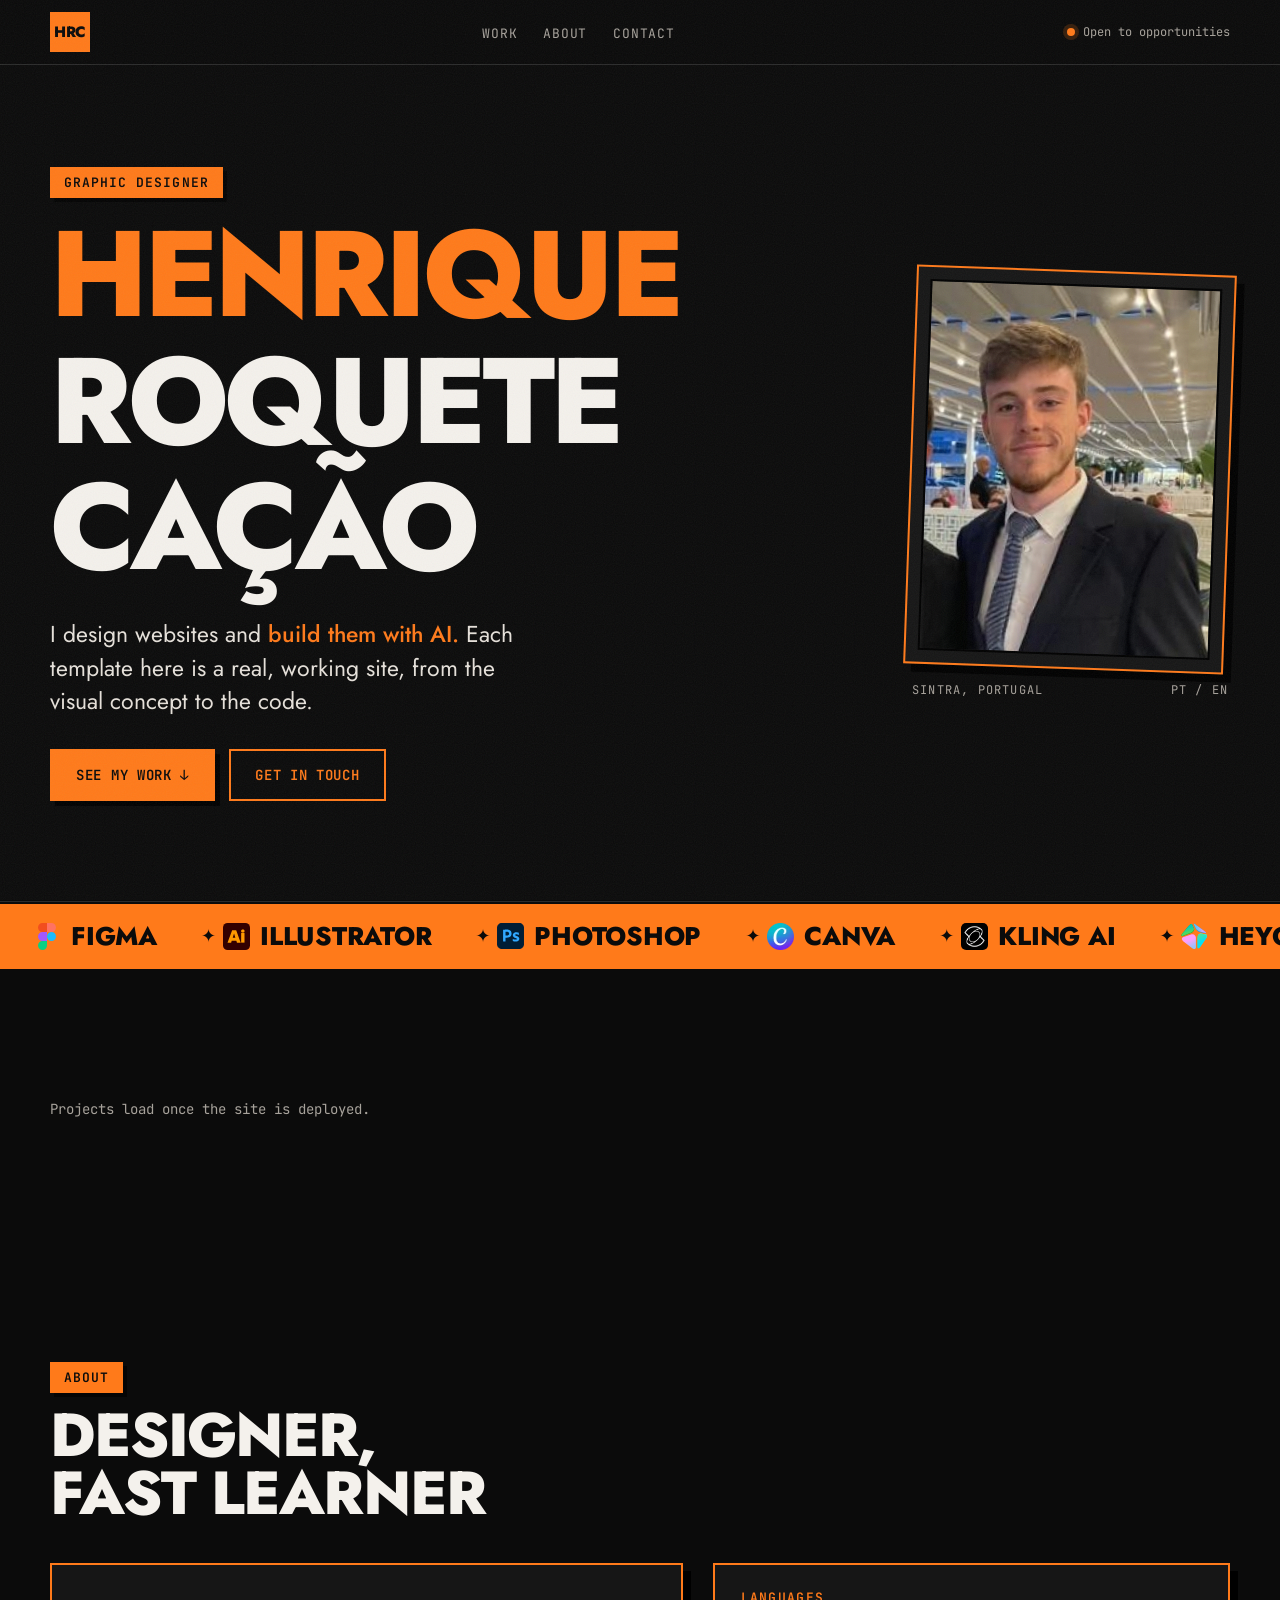
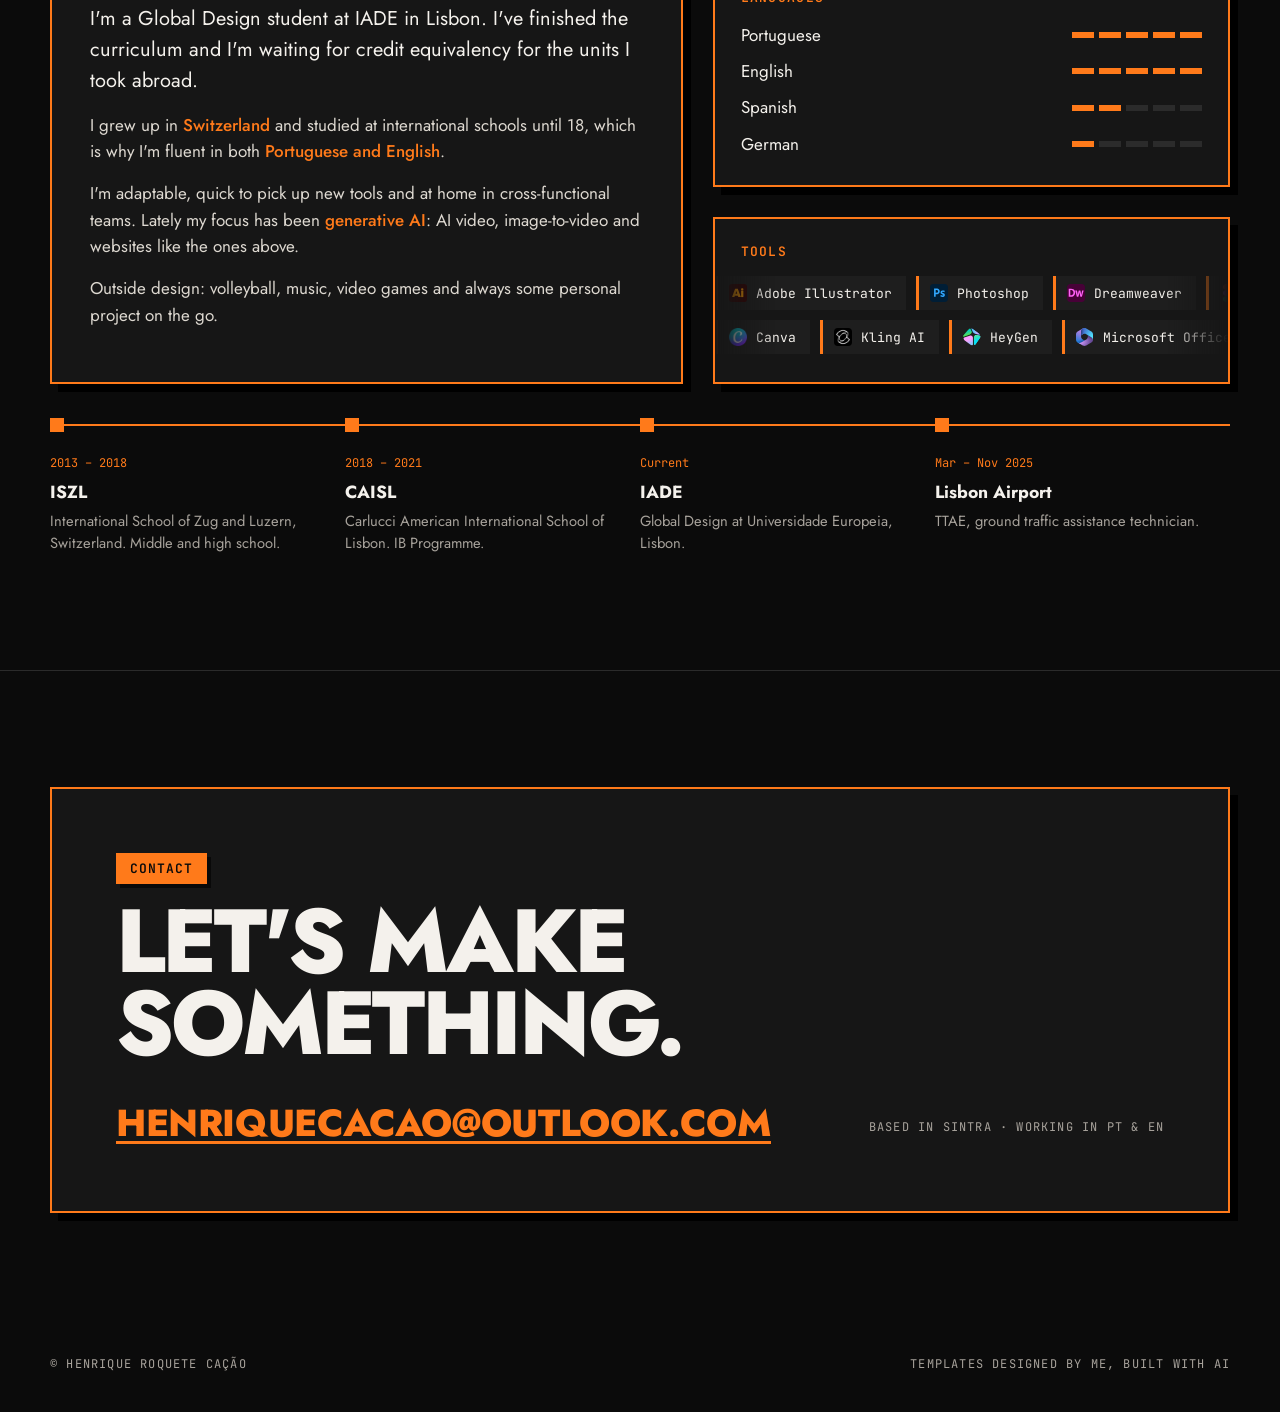
==== _gallery/index.html @ 665d78bc "CAISL Art Exhibition" ====
<!DOCTYPE html>
<html lang="en">
<head>
  <meta charset="UTF-8" />
  <meta name="viewport" content="width=device-width, initial-scale=1" />
  <title>Henrique Roquete Cação — Website templates built with AI</title>
  <meta name="description" content="Henrique Roquete Cação, a Global Design student at IADE in Lisbon, designs website templates and builds them with AI tools." />
  <meta name="theme-color" content="#0B0B0B" />
  <!-- tab icon: the HRC monogram from the menu bar -->
  <link rel="icon" href="favicon.ico" sizes="any" />
  <link rel="icon" href="favicon-32.png" type="image/png" sizes="32x32" />
  <link rel="icon" href="favicon-512.png" type="image/png" sizes="512x512" />
  <link rel="apple-touch-icon" href="apple-touch-icon.png" />
  <meta property="og:title" content="Henrique Roquete Cação — Website templates" />
  <meta property="og:description" content="Website templates designed by Henrique Roquete Cação and built with AI." />

  <!-- Type: Jost (geometric, a nod to the Century Gothic look of my CV) + JetBrains Mono for labels -->
  <link rel="preconnect" href="https://fonts.googleapis.com" />
  <link rel="preconnect" href="https://fonts.gstatic.com" crossorigin />
  <link href="https://fonts.googleapis.com/css2?family=Jost:wght@400;500;700;800&family=JetBrains+Mono:wght@400;600&display=swap" rel="stylesheet" />

  <style>
    /* =====================================================
       Black + orange, borrowed from the portfolio page of my CV:
       dark panels, orange label tabs, offset orange frames.
       ===================================================== */
    :root {
      --black: #0B0B0B;
      --panel: #161616;
      --panel-2: #1E1E1E;
      --line: #2B2B2B;
      --orange: #FF7A1A;
      --orange-soft: #F7923A;
      --ink: #F4F1EC;
      --muted: #A7A29B;
      --f-sans: "Jost", "Century Gothic", "Futura", system-ui, sans-serif;
      --f-mono: "JetBrains Mono", ui-monospace, Consolas, monospace;
      --wrap: 1180px;
    }
    *, *::before, *::after { box-sizing: border-box; }
    html { scroll-behavior: smooth; }
    body { margin: 0; background: var(--black); color: var(--ink); font: 17px/1.55 var(--f-sans); overflow-x: hidden; }
    /* subtle print grain */
    body::after {
      content: ""; position: fixed; inset: 0; pointer-events: none; z-index: 50; opacity: .06;
      background-image: url("data:image/svg+xml,%3Csvg xmlns='http://www.w3.org/2000/svg' width='160' height='160'%3E%3Cfilter id='n'%3E%3CfeTurbulence type='fractalNoise' baseFrequency='.9' numOctaves='2'/%3E%3C/filter%3E%3Crect width='100%25' height='100%25' filter='url(%23n)'/%3E%3C/svg%3E");
    }
    a { color: inherit; }
    img { display: block; max-width: 100%; }
    .wrap { width: min(100% - 32px, var(--wrap)); margin-inline: auto; }
    ::selection { background: var(--orange); color: var(--black); }
    :focus-visible { outline: 2px solid var(--orange); outline-offset: 3px; }

    /* ---------- shared pieces ---------- */
    .tab {            /* orange label tab, straight from the CV */
      display: inline-block; background: var(--orange); color: var(--black);
      font: 600 13px/1 var(--f-mono); letter-spacing: .08em; text-transform: uppercase;
      padding: 9px 14px; box-shadow: 4px 4px 0 rgba(0,0,0,.6);
    }
    .frame {          /* panel with an offset orange outline */
      position: relative; background: var(--panel); border: 2px solid var(--orange);
      box-shadow: 8px 8px 0 #000;
    }
    .label { font: 12px var(--f-mono); letter-spacing: .1em; text-transform: uppercase; color: var(--muted); }

    /* ---------- nav ---------- */
    .nav { position: sticky; top: 0; z-index: 20; background: rgba(11,11,11,.85); backdrop-filter: blur(10px); border-bottom: 1px solid var(--line); }
    .nav .wrap { display: flex; align-items: center; justify-content: space-between; gap: 16px; height: 64px; }
    .mono { display: grid; place-items: center; width: 40px; height: 40px; background: var(--orange); color: var(--black); font: 800 15px var(--f-sans); text-decoration: none; letter-spacing: -.02em; }
    .nav ul { display: flex; gap: 26px; list-style: none; margin: 0; padding: 0; }
    .nav ul a { text-decoration: none; font: 13px var(--f-mono); letter-spacing: .06em; text-transform: uppercase; color: var(--muted); transition: color .2s; }
    .nav ul a:hover { color: var(--orange); }
    .status { display: inline-flex; align-items: center; gap: 8px; font: 12px var(--f-mono); color: var(--muted); }
    .status i { width: 8px; height: 8px; border-radius: 50%; background: var(--orange); box-shadow: 0 0 0 4px rgba(255,122,26,.18); animation: pulse 2s infinite; }
    @keyframes pulse { 50% { box-shadow: 0 0 0 8px rgba(255,122,26,0); } }

    /* ---------- hero ---------- */
    .hero { padding: clamp(48px, 8vw, 110px) 0 clamp(56px, 8vw, 100px); border-bottom: 1px solid var(--line); }
    .hero .wrap { display: grid; grid-template-columns: 1.35fr .65fr; gap: clamp(28px, 5vw, 70px); align-items: center; }
    .hero h1 { margin: 22px 0 26px; font-weight: 800; text-transform: uppercase; line-height: .9; letter-spacing: -.035em; font-size: clamp(3.2rem, 9.5vw, 8.4rem); padding-bottom: .08em; }
    .hero h1 span { display: block; }
    /* even rhythm: every line gets the same room, enough for the tilde on Ã and the Ç cedilla */
    .hero h1 span + span { margin-top: .14em; }
    .hero h1 .o { color: var(--orange); }
    .lead { font-size: clamp(1.15rem, 1.8vw, 1.45rem); line-height: 1.45; max-width: 34ch; margin: 0 0 30px; color: #E6E1DA; }
    .lead b { color: var(--orange); font-weight: 500; }
    .ctas { display: flex; flex-wrap: wrap; gap: 14px; }
    .btn { display: inline-flex; align-items: center; gap: 10px; padding: 15px 24px; text-decoration: none; font: 600 14px var(--f-mono); letter-spacing: .05em; text-transform: uppercase; border: 2px solid var(--orange); transition: transform .2s, box-shadow .2s, background .2s, color .2s; }
    .btn--fill { background: var(--orange); color: var(--black); box-shadow: 5px 5px 0 #000; }
    .btn--fill:hover { transform: translate(-2px, -2px); box-shadow: 7px 7px 0 #000; }
    .btn--line { color: var(--orange); }
    .btn--line:hover { background: var(--orange); color: var(--black); }

    /* portrait: original colours inside the black + orange frame */
    .portrait { margin: 0; justify-self: end; width: min(100%, 320px); }
    .portrait .frame { padding: 12px; transform: rotate(2deg); transition: transform .4s; }
    .portrait:hover .frame { transform: rotate(0deg); }
    .duo { position: relative; aspect-ratio: 232 / 295; background: #000; overflow: hidden; border: 2px solid #000; }
    .duo img { width: 100%; height: 100%; object-fit: cover; transition: transform .6s; }
    .portrait:hover .duo img { transform: scale(1.04); }
    .portrait figcaption { display: flex; justify-content: space-between; margin-top: 12px; padding: 0 2px; }

    /* ---------- marquee of tools ---------- */
    .ticker { background: var(--orange); color: var(--black); overflow: hidden; white-space: nowrap; border-block: 2px solid var(--black); }
    .ticker div { display: inline-flex; gap: 34px; padding: 14px 0 14px 34px; animation: slide 30s linear infinite; font: 800 clamp(1.1rem, 2.4vw, 1.6rem) var(--f-sans); text-transform: uppercase; letter-spacing: -.01em; }
    .ticker span { display: inline-flex; align-items: center; gap: .4em; }
    .ticker span::after { content: "✦"; margin-left: 34px; font-size: .7em; }
    /* logo before each skill: brand marks in their own colours, generic skills as black line icons */
    .ticker img { height: 1.05em; width: 1.05em; object-fit: contain; flex: none; }
    .ticker img.tile { border-radius: .2em; }
    @keyframes slide { to { transform: translateX(-50%); } }

    /* ---------- sections ---------- */
    section { padding: clamp(64px, 9vw, 120px) 0; }
    .sec-head { display: flex; flex-wrap: wrap; align-items: flex-end; justify-content: space-between; gap: 18px; margin-bottom: 40px; }
    .sec-head h2 { margin: 14px 0 0; font-weight: 800; font-size: clamp(2.2rem, 5vw, 3.8rem); line-height: .95; letter-spacing: -.03em; text-transform: uppercase; }
    .sec-head p { margin: 0; color: var(--muted); max-width: 42ch; }

    /* work grid (rendered from templates.json, grouped by section) */
    .group + .group { margin-top: clamp(64px, 8vw, 110px); }
    .grid { display: grid; grid-template-columns: repeat(auto-fill, minmax(340px, 1fr)); gap: 30px; }
    .card { display: flex; flex-direction: column; transition: transform .25s, box-shadow .25s; }
    .card:hover { transform: translate(-3px, -3px); box-shadow: 11px 11px 0 #000; }
    .card .thumb { display: block; aspect-ratio: 16 / 10; background: var(--panel-2) center / cover no-repeat; border-bottom: 2px solid var(--orange); position: relative; }
    .card .num { position: absolute; top: -2px; left: -2px; }
    .card .body { padding: 20px 22px 22px; display: flex; flex-direction: column; gap: 12px; flex: 1; }
    .card h3 { margin: 0; font-size: 1.6rem; font-weight: 800; letter-spacing: -.02em; line-height: 1; }
    .card .sub { margin: -4px 0 0; color: var(--orange-soft); font: 13px var(--f-mono); }
    .card .desc { margin: 0; color: #D5D0C8; font-size: .98rem; flex: 1; }
    .meta { display: flex; justify-content: space-between; align-items: center; gap: 12px; flex-wrap: wrap; }
    .palette { display: flex; }
    .palette i { width: 18px; height: 18px; border-radius: 50%; margin-right: -5px; border: 2px solid var(--panel); }
    .tags { display: flex; flex-wrap: wrap; gap: 6px; }
    .tags span { font: 11px var(--f-mono); padding: 4px 8px; border: 1px solid var(--line); color: var(--muted); }
    .concept { margin: 0; font: 11px var(--f-mono); color: var(--orange); }
    .links { display: flex; gap: 10px; margin-top: 4px; }
    .links a { flex: 1; justify-content: center; padding: 12px 14px; font-size: 12px; }
    .empty { color: var(--muted); font: 14px var(--f-mono); }

    /* about */
    .about-grid { display: grid; grid-template-columns: 1.1fr .9fr; gap: 30px; }
    .about-text { padding: clamp(24px, 3vw, 38px); }
    .about-text p { margin: 0 0 16px; color: #DDD8D0; }
    .about-text p:first-child { font-size: 1.25rem; color: var(--ink); }
    .about-text strong { color: var(--orange); font-weight: 500; }
    .facts { display: grid; gap: 30px; }
    .facts .frame { padding: 24px 26px; }
    .facts h3 { margin: 0 0 16px; font: 600 13px var(--f-mono); letter-spacing: .1em; text-transform: uppercase; color: var(--orange); }
    .langs { list-style: none; margin: 0; padding: 0; display: grid; gap: 10px; }
    .langs li { display: flex; justify-content: space-between; align-items: center; }
    .dots { display: flex; gap: 5px; }
    .dots i { width: 22px; height: 6px; background: var(--line); }
    .dots i.on { background: var(--orange); }
    .about-grid > *, .facts > * { min-width: 0; }   /* let the carousel rows overflow without stretching the grid */
    .tools { display: grid; grid-template-columns: minmax(0, 1fr); gap: 10px; overflow: hidden; margin-inline: -26px; padding-inline: 0;
             -webkit-mask-image: linear-gradient(90deg, transparent, #000 12%, #000 88%, transparent); mask-image: linear-gradient(90deg, transparent, #000 12%, #000 88%, transparent); }
    .tools__row { display: flex; gap: 10px; width: max-content; animation: slide 18s linear infinite; }
    .tools__row--rev { animation-direction: reverse; animation-duration: 22s; }
    .tools:hover .tools__row { animation-play-state: paused; }
    .tools span { flex: none; display: inline-flex; align-items: center; gap: 9px; font: 13px var(--f-mono); padding: 8px 14px 8px 11px; background: var(--panel-2); border-left: 3px solid var(--orange); white-space: nowrap; }
    /* tool logos: official marks in full colour, sized to the cap height of the label */
    .tools span img { width: 18px; height: 18px; object-fit: contain; flex: none; }
    .tools span img.tile { border-radius: 4px; }   /* raster app icons get the same soft corners as the Adobe tiles */

    /* timeline */
    .timeline { list-style: none; margin: 40px 0 0; padding: 0; display: grid; grid-template-columns: repeat(4, 1fr); border-top: 2px solid var(--orange); }
    .timeline li { padding: 22px 22px 0 0; position: relative; }
    .timeline li::before { content: ""; position: absolute; top: -8px; left: 0; width: 14px; height: 14px; background: var(--orange); }
    .timeline .when { font: 12px var(--f-mono); color: var(--orange); }
    .timeline h4 { margin: 8px 0 6px; font-size: 1.1rem; font-weight: 700; line-height: 1.2; }
    .timeline p { margin: 0; color: var(--muted); font-size: .92rem; }

    /* contact */
    .contact { border-top: 1px solid var(--line); }
    .contact .frame { padding: clamp(28px, 5vw, 64px); display: grid; grid-template-columns: 1fr auto; gap: 26px; align-items: end; }
    .contact h2 { margin: 16px 0 0; font-weight: 800; text-transform: uppercase; letter-spacing: -.035em; line-height: .92; font-size: clamp(2.4rem, 7vw, 5.6rem); }
    .contact h2 a { color: var(--orange); text-decoration: none; display: inline-block; word-break: break-all; font-size: .42em; letter-spacing: -.01em; margin-top: 18px; border-bottom: 3px solid var(--orange); }
    .contact h2 a:hover { color: var(--ink); }

    footer { padding: 28px 0 40px; }
    footer .wrap { display: flex; justify-content: space-between; gap: 16px; flex-wrap: wrap; }

    /* reveal on scroll */
    .reveal { opacity: 0; transform: translateY(22px); transition: opacity .7s, transform .7s; }
    .reveal.in { opacity: 1; transform: none; }

    /* ---------- responsive ---------- */
    @media (max-width: 900px) {
      .hero .wrap, .about-grid { grid-template-columns: 1fr; }
      .portrait { justify-self: start; width: min(70%, 280px); order: -1; }
      .timeline { grid-template-columns: 1fr 1fr; row-gap: 30px; }
      .nav ul { display: none; }
    }
    @media (max-width: 560px) {
      .grid { grid-template-columns: 1fr; }
      .timeline { grid-template-columns: 1fr; border-top: 0; border-left: 2px solid var(--orange); margin-left: 6px; }
      .timeline li { padding: 0 0 26px 24px; }
      .timeline li::before { top: 4px; left: -8px; }
      .contact .frame { grid-template-columns: 1fr; }
      .status span { display: none; }
    }
    @media (prefers-reduced-motion: reduce) {
      *, *::before, *::after { animation: none !important; transition: none !important; }
      .reveal { opacity: 1; transform: none; }
    }
  </style>
</head>
<body>

  <header class="nav">
    <div class="wrap">
      <a href="#top" class="mono" aria-label="Home">HRC</a>
      <ul>
        <li><a href="#work">Work</a></li>
        <li><a href="#about">About</a></li>
        <li><a href="#contact">Contact</a></li>
      </ul>
      <p class="status"><i></i><span>Open to opportunities</span></p>
    </div>
  </header>

  <main id="top">
    <!-- ============ HERO ============ -->
    <section class="hero">
      <div class="wrap">
        <div>
          <span class="tab">Graphic Designer</span>
          <h1><span class="o">Henrique</span><span>Roquete</span><span>Cação</span></h1>
          <p class="lead">I design websites and <b>build them with AI.</b> Each template here is a real, working site, from the visual concept to the code.</p>
          <div class="ctas">
            <a class="btn btn--fill" href="#work">See my work ↓</a>
            <a class="btn btn--line" href="#contact">Get in touch</a>
          </div>
        </div>
        <figure class="portrait">
          <div class="frame"><div class="duo"><img src="assets/henrique.jpg" alt="Portrait of Henrique Roquete Cação" width="232" height="295"></div></div>
          <figcaption><span class="label">Sintra, Portugal</span><span class="label">PT / EN</span></figcaption>
        </figure>
      </div>
    </section>

    <div class="ticker" aria-hidden="true"><div id="ticker">
      <span><img src="assets/tools/figma.svg" alt="" width="24" height="24">Figma</span>
      <span><img src="assets/tools/illustrator.svg" alt="" width="24" height="24">Illustrator</span>
      <span><img src="assets/tools/photoshop.svg" alt="" width="24" height="24">Photoshop</span>
      <span><img src="assets/tools/canva.webp" alt="" width="24" height="24">Canva</span>
      <span><img src="assets/tools/kling.webp" alt="" width="24" height="24" class="tile">Kling AI</span>
      <span><img src="assets/tools/heygen.svg" alt="" width="24" height="24">HeyGen</span>
      <span><img src="assets/tools/claude.svg" alt="" width="24" height="24">Claude</span>
      <span><img src="assets/tools/generative-ai.svg" alt="" width="24" height="24">Generative AI</span>
      <span><img src="assets/tools/web-design.svg" alt="" width="24" height="24">Web design</span>
    </div></div>

    <!-- ============ TEMPLATES ============ -->
    <section id="work">
      <div class="wrap">
        <!-- One block per "section" in template.json (e.g. One-Pager Templates).
             A new section name automatically becomes a new block. -->
        <div id="groups"></div>
      </div>
    </section>

    <!-- ============ ABOUT ============ -->
    <section id="about">
      <div class="wrap">
        <div class="sec-head reveal"><div><span class="tab">About</span><h2>Designer,<br>fast learner</h2></div></div>
        <div class="about-grid">
          <div class="frame about-text reveal">
            <p>I'm a Global Design student at IADE in Lisbon. I've finished the curriculum and I'm waiting for credit equivalency for the units I took abroad.</p>
            <p>I grew up in <strong>Switzerland</strong> and studied at international schools until 18, which is why I'm fluent in both <strong>Portuguese and English</strong>.</p>
            <p>I'm adaptable, quick to pick up new tools and at home in cross-functional teams. Lately my focus has been <strong>generative AI</strong>: AI video, image-to-video and websites like the ones above.</p>
            <p>Outside design: volleyball, music, video games and always some personal project on the go.</p>
          </div>
          <div class="facts">
            <div class="frame reveal">
              <h3>Languages</h3>
              <ul class="langs" id="langs"></ul>
            </div>
            <div class="frame reveal">
              <h3>Tools</h3>
              <!-- two rows scrolling in opposite directions; JS duplicates each row for a seamless loop.
                   Logos live in assets/tools/ (alt="" because the name sits right next to them) -->
              <div class="tools" aria-label="Adobe Illustrator, Photoshop, Dreamweaver, Figma, Canva, Kling AI, HeyGen, Microsoft Office">
                <div class="tools__row"><span><img src="assets/tools/illustrator.svg" alt="" width="18" height="18">Adobe Illustrator</span><span><img src="assets/tools/photoshop.svg" alt="" width="18" height="18">Photoshop</span><span><img src="assets/tools/dreamweaver.svg" alt="" width="18" height="18">Dreamweaver</span><span><img src="assets/tools/figma.svg" alt="" width="18" height="18">Figma</span></div>
                <div class="tools__row tools__row--rev"><span><img src="assets/tools/canva.webp" alt="" width="18" height="18">Canva</span><span><img src="assets/tools/kling.webp" alt="" width="18" height="18" class="tile">Kling AI</span><span><img src="assets/tools/heygen.svg" alt="" width="18" height="18">HeyGen</span><span><img src="assets/tools/office.svg" alt="" width="18" height="18">Microsoft Office</span></div>
              </div>
            </div>
          </div>
        </div>

        <ol class="timeline reveal">
          <li><span class="when">2013 – 2018</span><h4>ISZL</h4><p>International School of Zug and Luzern, Switzerland. Middle and high school.</p></li>
          <li><span class="when">2018 – 2021</span><h4>CAISL</h4><p>Carlucci American International School of Lisbon. IB Programme.</p></li>
          <li><span class="when">Current</span><h4>IADE</h4><p>Global Design at Universidade Europeia, Lisbon.</p></li>
          <li><span class="when">Mar – Nov 2025</span><h4>Lisbon Airport</h4><p>TTAE, ground traffic assistance technician.</p></li>
        </ol>
      </div>
    </section>

    <!-- ============ CONTACT ============ -->
    <section class="contact" id="contact">
      <div class="wrap">
        <div class="frame reveal">
          <div>
            <span class="tab">Contact</span>
            <h2>Let's make<br>something.<br><a href="mailto:henriquecacao@outlook.com">henriquecacao@outlook.com</a></h2>
          </div>
          <p class="label">Based in Sintra · Working in PT &amp; EN</p>
        </div>
      </div>
    </section>
  </main>

  <footer>
    <div class="wrap">
      <span class="label">© Henrique Roquete Cação</span>
      <span class="label">Templates designed by me, built with AI</span>
    </div>
  </footer>

  <script>
    // ---------- languages (level 1–5, from my CV) ----------
    const LANGS = [['Portuguese', 5], ['English', 5], ['Spanish', 2], ['German', 1]];
    document.getElementById('langs').innerHTML = LANGS.map(([n, l]) =>
      `<li><span>${n}</span><span class="dots" aria-label="${l} of 5">${[1,2,3,4,5].map(i => `<i class="${i <= l ? 'on' : ''}"></i>`).join('')}</span></li>`).join('');

    // ---------- seamless ticker ----------
    const t = document.getElementById('ticker'); t.innerHTML += t.innerHTML;
    // tools carousel: repeat each row so the loop never shows a gap
    document.querySelectorAll('.tools__row').forEach(r => { const h = r.innerHTML; r.innerHTML = h + h + h + h; r.setAttribute('aria-hidden', 'true'); });

    // ---------- templates, rendered from the manifest the build creates ----------
    const esc = s => String(s ?? '').replace(/[&<>"']/g, c => ({ '&': '&amp;', '<': '&lt;', '>': '&gt;', '"': '&quot;', "'": '&#39;' }[c]));
    const groups = document.getElementById('groups');
    const DEFAULT_SECTION = 'One-Pager Templates';
    const INTRO = {   // optional one-liner per section; others show a project count
      'One-Pager Templates': 'Single-page websites, each one a standalone live site with readable code. New ones appear here automatically.',
      'School Work': 'Projects from my studies outside web design, each shown on a page built for it.'
    };

    function card(t, i) {
      return `
          <article class="card frame reveal">
            <a class="thumb" href="${esc(t.url)}" aria-label="Open ${esc(t.title)}" style="${t.thumbnail ? `background-image:url('${esc(t.thumbnail)}')` : ''}">
              <span class="tab num">${String(i + 1).padStart(2, '0')}</span>
            </a>
            <div class="body">
              <h3>${esc(t.title)}</h3>
              ${t.subtitle ? `<p class="sub">${esc(t.subtitle)}</p>` : ''}
              <p class="desc">${esc(t.description)}</p>
              <div class="meta">
                ${t.palette ? `<div class="palette">${t.palette.map(c => `<i style="background:${esc(c)}"></i>`).join('')}</div>` : '<span></span>'}
                <span class="label">${esc(t.dateLabel || t.date)}</span>
              </div>
              ${t.tags ? `<div class="tags">${t.tags.map(x => `<span>${esc(x)}</span>`).join('')}</div>` : ''}
              ${t.concept ? `<p class="concept">⚑ ${esc(t.conceptNote || 'Unofficial concept')}</p>` : ''}
              <div class="links">
                <a class="btn btn--fill" href="${esc(t.url)}">${esc(t.cta || 'Open live ↗')}</a>
                ${t.source ? `<a class="btn btn--line" href="${esc(t.source)}">Code</a>` : ''}
              </div>
            </div>
          </article>`;
    }

    fetch('templates.json', { cache: 'no-store' })
      .then(r => r.json())
      .then(({ templates }) => {
        if (!templates.length) { groups.innerHTML = '<p class="empty">First projects coming soon.</p>'; return; }
        // group by section, keeping the manifest's order
        const bySection = new Map();
        templates.forEach(t => {
          const k = t.section || DEFAULT_SECTION;
          if (!bySection.has(k)) bySection.set(k, []);
          bySection.get(k).push(t);
        });
        groups.innerHTML = [...bySection].map(([name, items], gi) => {
          const w = esc(name).split(' ');
          const title = w.length > 1 ? w.slice(0, -1).join(' ') + '<br>' + w[w.length - 1] : w[0];
          return `
          <div class="group">
            <div class="sec-head reveal">
              <div>${gi === 0 ? '<span class="tab">Work</span>' : ''}<h2>${title}</h2></div>
              <p>${esc(INTRO[name] || `${items.length} project${items.length === 1 ? '' : 's'}`)}</p>
            </div>
            <div class="grid">${items.map(card).join('')}</div>
          </div>`;
        }).join('');
        observe();
      })
      .catch(() => { groups.innerHTML = '<p class="empty">Projects load once the site is deployed.</p>'; });

    // ---------- reveal on scroll ----------
    const io = new IntersectionObserver(es => es.forEach(e => { if (e.isIntersecting) { e.target.classList.add('in'); io.unobserve(e.target); } }), { threshold: .12 });
    function observe() { document.querySelectorAll('.reveal:not(.in)').forEach(el => io.observe(el)); }
    observe();
  </script>
</body>
</html>
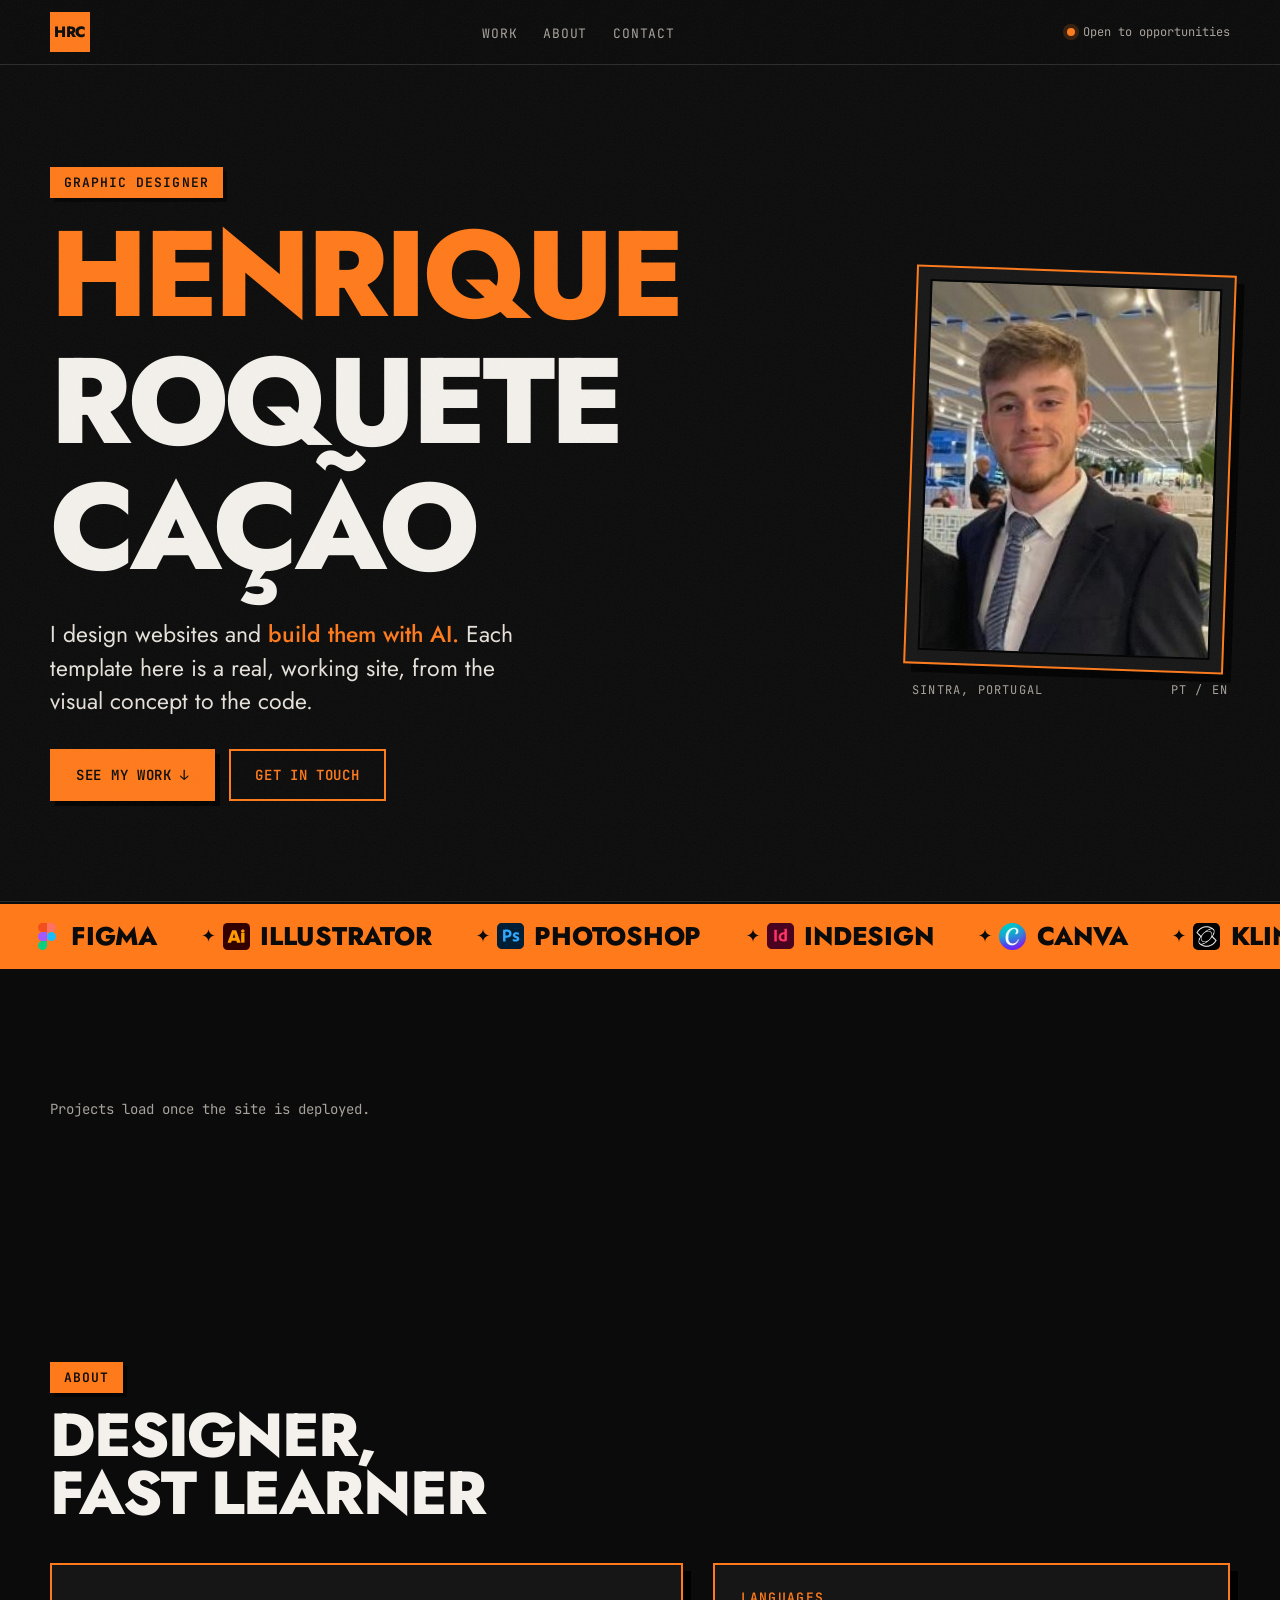
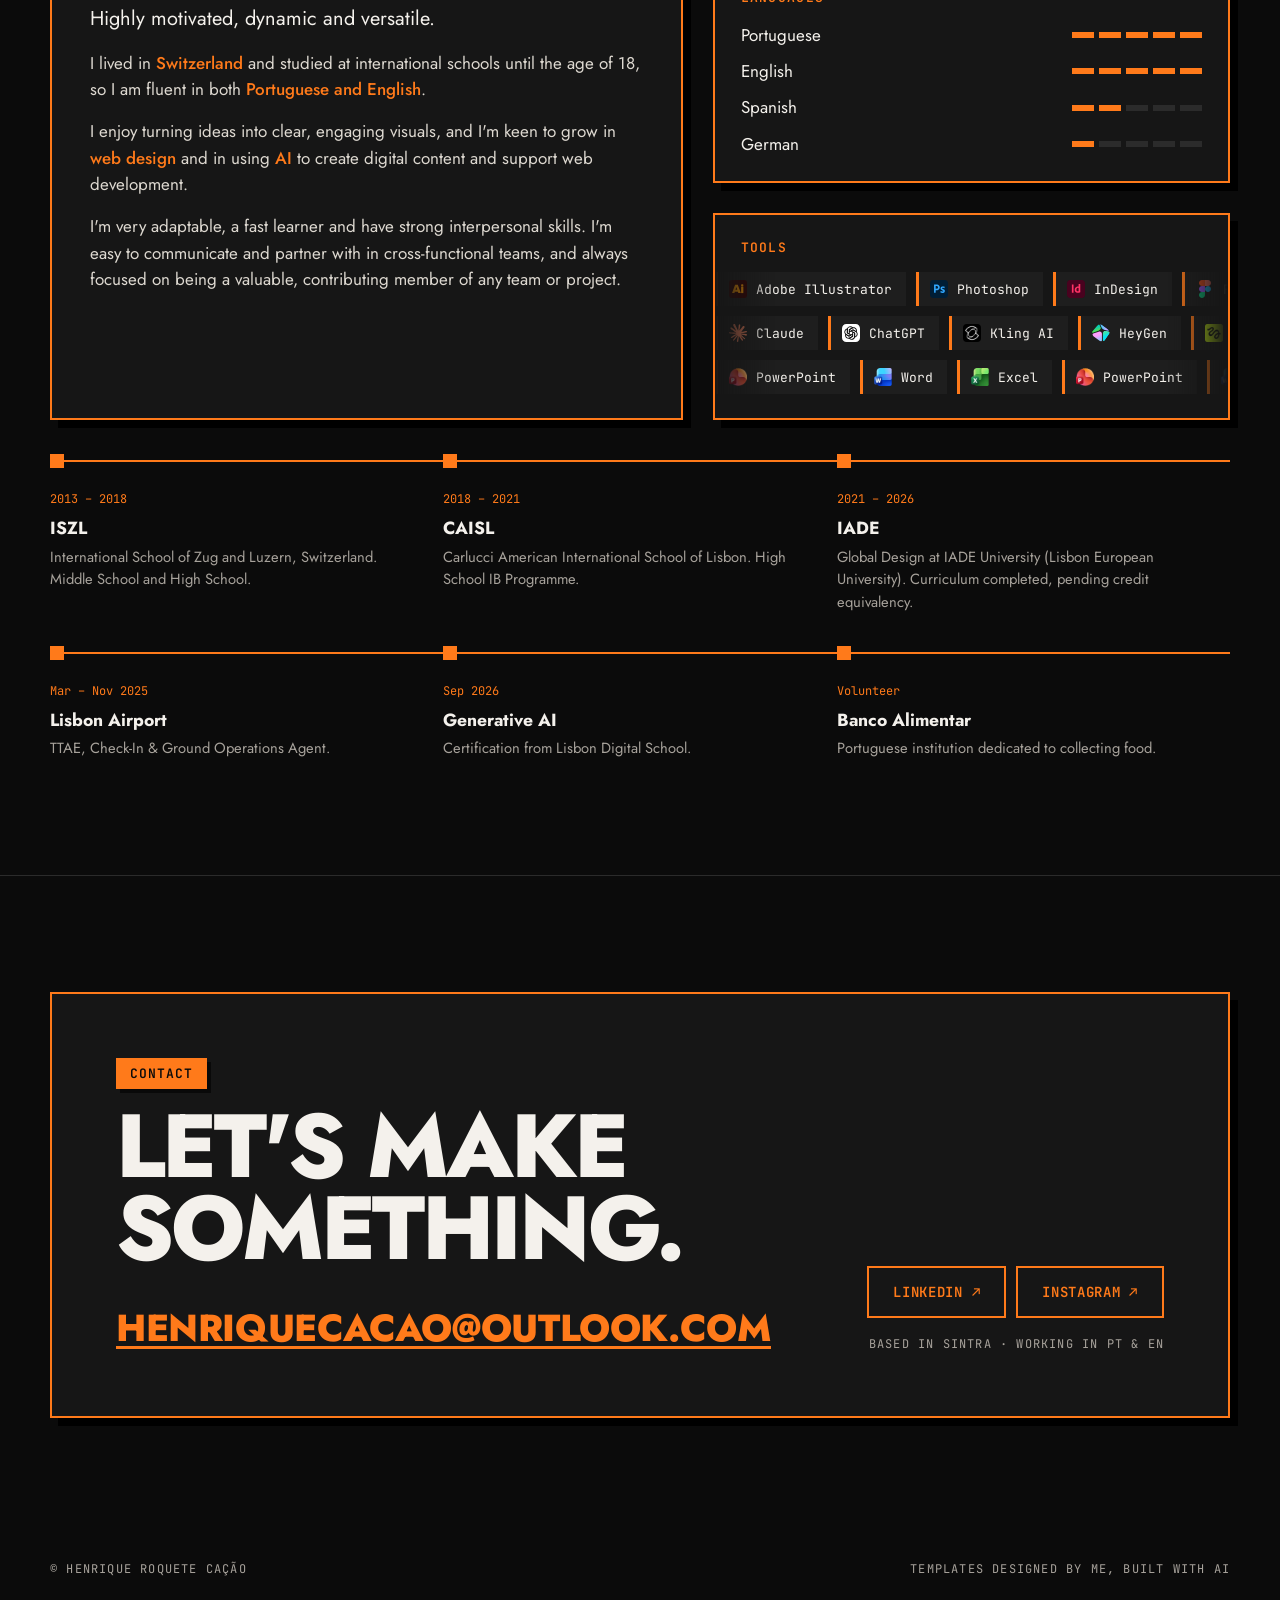
==== commit ec099e2a: "Landing Page Update" ====
--- a/_gallery/index.html
+++ b/_gallery/index.html
@@ -156,6 +156,7 @@
              -webkit-mask-image: linear-gradient(90deg, transparent, #000 12%, #000 88%, transparent); mask-image: linear-gradient(90deg, transparent, #000 12%, #000 88%, transparent); }
     .tools__row { display: flex; gap: 10px; width: max-content; animation: slide 18s linear infinite; }
     .tools__row--rev { animation-direction: reverse; animation-duration: 22s; }
+    .tools__row--slow { animation-duration: 15s; }   /* shortest row (3 chips), so it loops faster to keep a similar pace */
     .tools:hover .tools__row { animation-play-state: paused; }
     .tools span { flex: none; display: inline-flex; align-items: center; gap: 9px; font: 13px var(--f-mono); padding: 8px 14px 8px 11px; background: var(--panel-2); border-left: 3px solid var(--orange); white-space: nowrap; }
     /* tool logos: official marks in full colour, sized to the cap height of the label */
@@ -163,8 +164,9 @@
     .tools span img.tile { border-radius: 4px; }   /* raster app icons get the same soft corners as the Adobe tiles */
 
     /* timeline */
-    .timeline { list-style: none; margin: 40px 0 0; padding: 0; display: grid; grid-template-columns: repeat(4, 1fr); border-top: 2px solid var(--orange); }
-    .timeline li { padding: 22px 22px 0 0; position: relative; }
+    /* 6 entries = 2 rows of 3; each item draws its own top rule so both rows get the orange line */
+    .timeline { list-style: none; margin: 40px 0 0; padding: 0; display: grid; grid-template-columns: repeat(3, 1fr); row-gap: 38px; }
+    .timeline li { padding: 22px 22px 0 0; position: relative; border-top: 2px solid var(--orange); }
     .timeline li::before { content: ""; position: absolute; top: -8px; left: 0; width: 14px; height: 14px; background: var(--orange); }
     .timeline .when { font: 12px var(--f-mono); color: var(--orange); }
     .timeline h4 { margin: 8px 0 6px; font-size: 1.1rem; font-weight: 700; line-height: 1.2; }
@@ -176,6 +178,9 @@
     .contact h2 { margin: 16px 0 0; font-weight: 800; text-transform: uppercase; letter-spacing: -.035em; line-height: .92; font-size: clamp(2.4rem, 7vw, 5.6rem); }
     .contact h2 a { color: var(--orange); text-decoration: none; display: inline-block; word-break: break-all; font-size: .42em; letter-spacing: -.01em; margin-top: 18px; border-bottom: 3px solid var(--orange); }
     .contact h2 a:hover { color: var(--ink); }
+    .contact-side { display: grid; gap: 18px; justify-items: end; }
+    .contact-side .label { margin: 0; }
+    .socials { display: flex; gap: 10px; flex-wrap: wrap; }
 
     footer { padding: 28px 0 40px; }
     footer .wrap { display: flex; justify-content: space-between; gap: 16px; flex-wrap: wrap; }
@@ -188,15 +193,16 @@
     @media (max-width: 900px) {
       .hero .wrap, .about-grid { grid-template-columns: 1fr; }
       .portrait { justify-self: start; width: min(70%, 280px); order: -1; }
-      .timeline { grid-template-columns: 1fr 1fr; row-gap: 30px; }
+      .timeline { grid-template-columns: 1fr 1fr; row-gap: 34px; }
       .nav ul { display: none; }
     }
     @media (max-width: 560px) {
       .grid { grid-template-columns: 1fr; }
-      .timeline { grid-template-columns: 1fr; border-top: 0; border-left: 2px solid var(--orange); margin-left: 6px; }
-      .timeline li { padding: 0 0 26px 24px; }
+      .timeline { grid-template-columns: 1fr; row-gap: 0; border-left: 2px solid var(--orange); margin-left: 6px; }
+      .timeline li { padding: 0 0 26px 24px; border-top: 0; }
       .timeline li::before { top: 4px; left: -8px; }
       .contact .frame { grid-template-columns: 1fr; }
+      .contact-side { justify-items: start; }
       .status span { display: none; }
     }
     @media (prefers-reduced-motion: reduce) {
@@ -243,10 +249,13 @@
       <span><img src="assets/tools/figma.svg" alt="" width="24" height="24">Figma</span>
       <span><img src="assets/tools/illustrator.svg" alt="" width="24" height="24">Illustrator</span>
       <span><img src="assets/tools/photoshop.svg" alt="" width="24" height="24">Photoshop</span>
+      <span><img src="assets/tools/indesign.svg" alt="" width="24" height="24">InDesign</span>
       <span><img src="assets/tools/canva.webp" alt="" width="24" height="24">Canva</span>
       <span><img src="assets/tools/kling.webp" alt="" width="24" height="24" class="tile">Kling AI</span>
       <span><img src="assets/tools/heygen.svg" alt="" width="24" height="24">HeyGen</span>
+      <span><img src="assets/tools/higgsfield.webp" alt="" width="24" height="24">Higgsfield</span>
       <span><img src="assets/tools/claude.svg" alt="" width="24" height="24">Claude</span>
+      <span><img src="assets/tools/chatgpt.svg" alt="" width="24" height="24">ChatGPT</span>
       <span><img src="assets/tools/generative-ai.svg" alt="" width="24" height="24">Generative AI</span>
       <span><img src="assets/tools/web-design.svg" alt="" width="24" height="24">Web design</span>
     </div></div>
@@ -254,7 +263,7 @@
     <!-- ============ TEMPLATES ============ -->
     <section id="work">
       <div class="wrap">
-        <!-- One block per "section" in template.json (e.g. One-Pager Templates).
+        <!-- One block per "section" in template.json (e.g. One-Pager Brand Templates).
              A new section name automatically becomes a new block. -->
         <div id="groups"></div>
       </div>
@@ -266,10 +275,11 @@
         <div class="sec-head reveal"><div><span class="tab">About</span><h2>Designer,<br>fast learner</h2></div></div>
         <div class="about-grid">
           <div class="frame about-text reveal">
-            <p>I'm a Global Design student at IADE in Lisbon. I've finished the curriculum and I'm waiting for credit equivalency for the units I took abroad.</p>
-            <p>I grew up in <strong>Switzerland</strong> and studied at international schools until 18, which is why I'm fluent in both <strong>Portuguese and English</strong>.</p>
-            <p>I'm adaptable, quick to pick up new tools and at home in cross-functional teams. Lately my focus has been <strong>generative AI</strong>: AI video, image-to-video and websites like the ones above.</p>
-            <p>Outside design: volleyball, music, video games and always some personal project on the go.</p>
+            <!-- Profile text from my CV (Oct 2026). The first line is the larger lead paragraph. -->
+            <p>Highly motivated, dynamic and versatile.</p>
+            <p>I lived in <strong>Switzerland</strong> and studied at international schools until the age of 18, so I am fluent in both <strong>Portuguese and English</strong>.</p>
+            <p>I enjoy turning ideas into clear, engaging visuals, and I'm keen to grow in <strong>web design</strong> and in using <strong>AI</strong> to create digital content and support web development.</p>
+            <p>I'm very adaptable, a fast learner and have strong interpersonal skills. I'm easy to communicate and partner with in cross-functional teams, and always focused on being a valuable, contributing member of any team or project.</p>
           </div>
           <div class="facts">
             <div class="frame reveal">
@@ -278,21 +288,25 @@
             </div>
             <div class="frame reveal">
               <h3>Tools</h3>
-              <!-- two rows scrolling in opposite directions; JS duplicates each row for a seamless loop.
+              <!-- three rows, grouped like the skills on my CV: design, AI, Microsoft Office.
+                   Rows alternate direction; JS duplicates each row for a seamless loop.
                    Logos live in assets/tools/ (alt="" because the name sits right next to them) -->
-              <div class="tools" aria-label="Adobe Illustrator, Photoshop, Dreamweaver, Figma, Canva, Kling AI, HeyGen, Microsoft Office">
-                <div class="tools__row"><span><img src="assets/tools/illustrator.svg" alt="" width="18" height="18">Adobe Illustrator</span><span><img src="assets/tools/photoshop.svg" alt="" width="18" height="18">Photoshop</span><span><img src="assets/tools/dreamweaver.svg" alt="" width="18" height="18">Dreamweaver</span><span><img src="assets/tools/figma.svg" alt="" width="18" height="18">Figma</span></div>
-                <div class="tools__row tools__row--rev"><span><img src="assets/tools/canva.webp" alt="" width="18" height="18">Canva</span><span><img src="assets/tools/kling.webp" alt="" width="18" height="18" class="tile">Kling AI</span><span><img src="assets/tools/heygen.svg" alt="" width="18" height="18">HeyGen</span><span><img src="assets/tools/office.svg" alt="" width="18" height="18">Microsoft Office</span></div>
+              <div class="tools" aria-label="Adobe Illustrator, Photoshop, InDesign, Figma, Canva, Claude, ChatGPT, Kling AI, HeyGen, Higgsfield, PowerPoint, Word, Excel">
+                <div class="tools__row"><span><img src="assets/tools/illustrator.svg" alt="" width="18" height="18">Adobe Illustrator</span><span><img src="assets/tools/photoshop.svg" alt="" width="18" height="18">Photoshop</span><span><img src="assets/tools/indesign.svg" alt="" width="18" height="18">InDesign</span><span><img src="assets/tools/figma.svg" alt="" width="18" height="18">Figma</span><span><img src="assets/tools/canva.webp" alt="" width="18" height="18">Canva</span></div>
+                <div class="tools__row tools__row--rev"><span><img src="assets/tools/claude-color.svg" alt="" width="18" height="18">Claude</span><span><img src="assets/tools/chatgpt.svg" alt="" width="18" height="18">ChatGPT</span><span><img src="assets/tools/kling.webp" alt="" width="18" height="18" class="tile">Kling AI</span><span><img src="assets/tools/heygen.svg" alt="" width="18" height="18">HeyGen</span><span><img src="assets/tools/higgsfield.webp" alt="" width="18" height="18">Higgsfield</span></div>
+                <div class="tools__row tools__row--slow"><span><img src="assets/tools/powerpoint.webp" alt="" width="18" height="18">PowerPoint</span><span><img src="assets/tools/word.webp" alt="" width="18" height="18">Word</span><span><img src="assets/tools/excel.webp" alt="" width="18" height="18">Excel</span></div>
               </div>
             </div>
           </div>
         </div>
 
         <ol class="timeline reveal">
-          <li><span class="when">2013 – 2018</span><h4>ISZL</h4><p>International School of Zug and Luzern, Switzerland. Middle and high school.</p></li>
-          <li><span class="when">2018 – 2021</span><h4>CAISL</h4><p>Carlucci American International School of Lisbon. IB Programme.</p></li>
-          <li><span class="when">Current</span><h4>IADE</h4><p>Global Design at Universidade Europeia, Lisbon.</p></li>
-          <li><span class="when">Mar – Nov 2025</span><h4>Lisbon Airport</h4><p>TTAE, ground traffic assistance technician.</p></li>
+          <li><span class="when">2013 – 2018</span><h4>ISZL</h4><p>International School of Zug and Luzern, Switzerland. Middle School and High School.</p></li>
+          <li><span class="when">2018 – 2021</span><h4>CAISL</h4><p>Carlucci American International School of Lisbon. High School IB Programme.</p></li>
+          <li><span class="when">2021 – 2026</span><h4>IADE</h4><p>Global Design at IADE University (Lisbon European University). Curriculum completed, pending credit equivalency.</p></li>
+          <li><span class="when">Mar – Nov 2025</span><h4>Lisbon Airport</h4><p>TTAE, Check-In &amp; Ground Operations Agent.</p></li>
+          <li><span class="when">Sep 2026</span><h4>Generative AI</h4><p>Certification from Lisbon Digital School.</p></li>
+          <li><span class="when">Volunteer</span><h4>Banco Alimentar</h4><p>Portuguese institution dedicated to collecting food.</p></li>
         </ol>
       </div>
     </section>
@@ -305,7 +319,13 @@
             <span class="tab">Contact</span>
             <h2>Let's make<br>something.<br><a href="mailto:henriquecacao@outlook.com">henriquecacao@outlook.com</a></h2>
           </div>
-          <p class="label">Based in Sintra · Working in PT &amp; EN</p>
+          <div class="contact-side">
+            <div class="socials">
+              <a class="btn btn--line" href="https://www.linkedin.com/in/henrique-roquete-ca%C3%A7%C3%A3o/" target="_blank" rel="noopener">LinkedIn ↗</a>
+              <a class="btn btn--line" href="https://www.instagram.com/henriquerc17/" target="_blank" rel="noopener">Instagram ↗</a>
+            </div>
+            <p class="label">Based in Sintra · Working in PT &amp; EN</p>
+          </div>
         </div>
       </div>
     </section>
@@ -332,11 +352,14 @@
     // ---------- templates, rendered from the manifest the build creates ----------
     const esc = s => String(s ?? '').replace(/[&<>"']/g, c => ({ '&': '&amp;', '<': '&lt;', '>': '&gt;', '"': '&quot;', "'": '&#39;' }[c]));
     const groups = document.getElementById('groups');
-    const DEFAULT_SECTION = 'One-Pager Templates';
+    const DEFAULT_SECTION = 'One-Pager Brand Templates';
     const INTRO = {   // optional one-liner per section; others show a project count
-      'One-Pager Templates': 'Single-page websites, each one a standalone live site with readable code. New ones appear here automatically.',
-      'School Work': 'Projects from my studies outside web design, each shown on a page built for it.'
+      'One-Pager Brand Templates': 'Single-page websites, each one a standalone live site with readable code. New ones appear here automatically.',
+      'Portfolio': 'Design, art and 3D projects from my studies, each shown on a page built for it.'
     };
+    // order of the blocks on the page: personal work first, brand templates after.
+    // Any new section name not listed here goes after these, in manifest order.
+    const SECTION_ORDER = ['Portfolio', 'One-Pager Brand Templates'];
 
     function card(t, i) {
       return `
@@ -366,14 +389,16 @@
       .then(r => r.json())
       .then(({ templates }) => {
         if (!templates.length) { groups.innerHTML = '<p class="empty">First projects coming soon.</p>'; return; }
-        // group by section, keeping the manifest's order
+        // group by section (cards keep the manifest's order inside each block)
         const bySection = new Map();
         templates.forEach(t => {
           const k = t.section || DEFAULT_SECTION;
           if (!bySection.has(k)) bySection.set(k, []);
           bySection.get(k).push(t);
         });
-        groups.innerHTML = [...bySection].map(([name, items], gi) => {
+        const rank = n => { const i = SECTION_ORDER.indexOf(n); return i < 0 ? SECTION_ORDER.length : i; };
+        const sections = [...bySection].sort((x, y) => rank(x[0]) - rank(y[0]));   // stable: unlisted sections keep their order
+        groups.innerHTML = sections.map(([name, items], gi) => {
           const w = esc(name).split(' ');
           const title = w.length > 1 ? w.slice(0, -1).join(' ') + '<br>' + w[w.length - 1] : w[0];
           return `
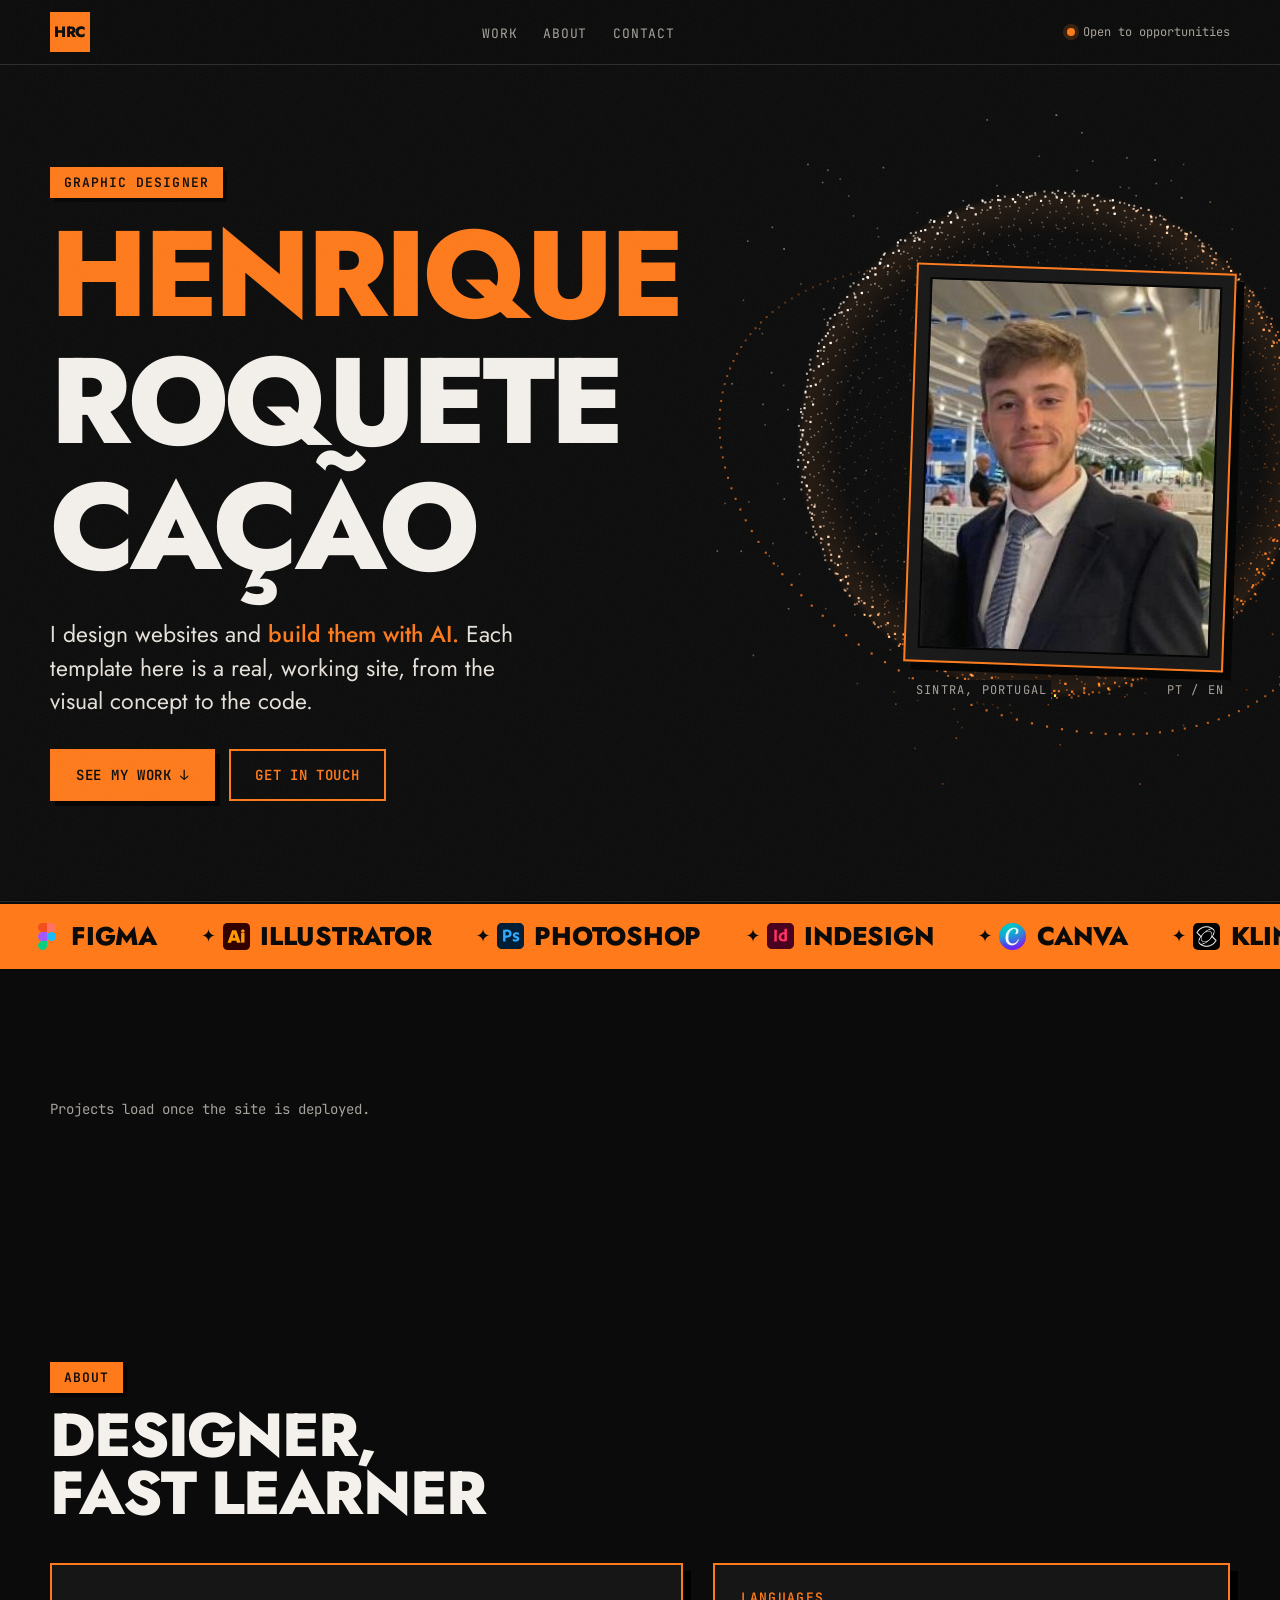
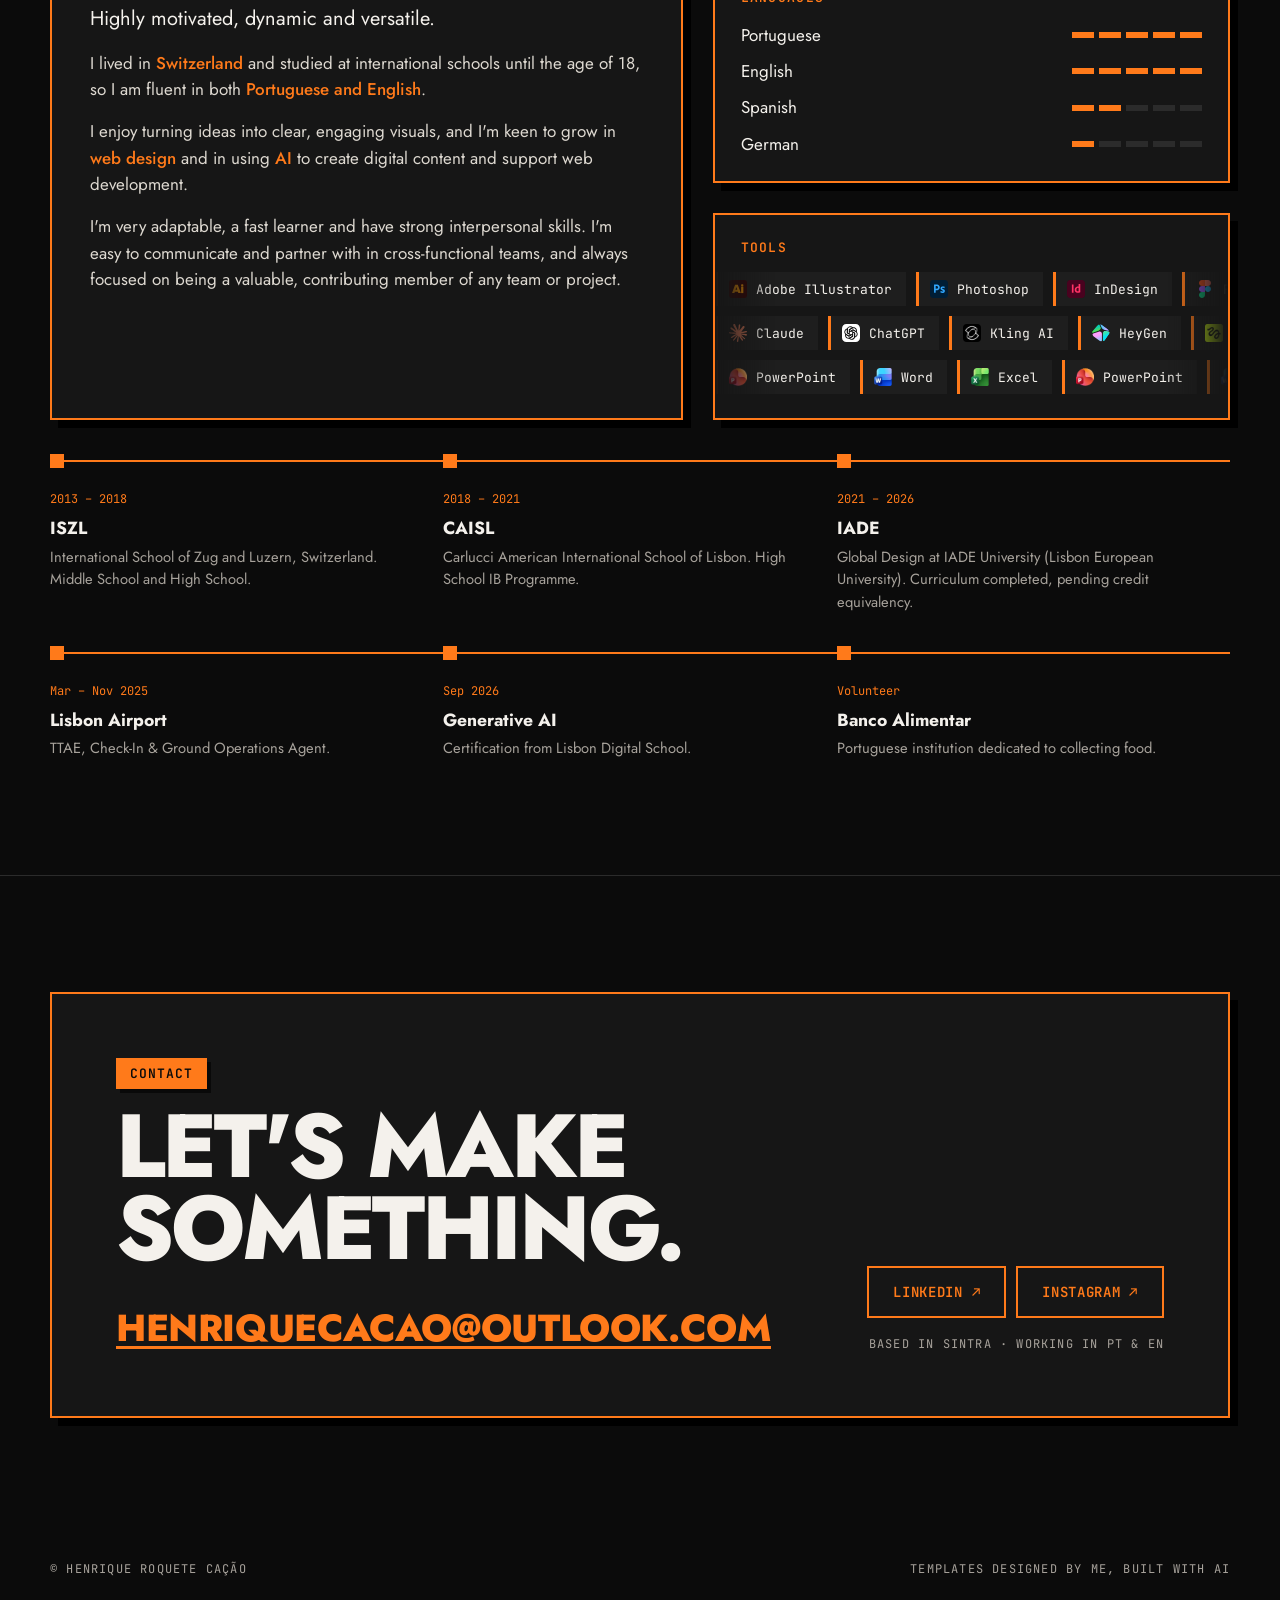
==== commit 653d3745: "Landing Page Update" ====
--- a/_gallery/index.html
+++ b/_gallery/index.html
@@ -1,8 +1,19 @@
 <!DOCTYPE html>
-<html lang="en">
+<html lang="en" data-name-intro="slide">  <!-- name animation: "rise", "slide" (from the left) or "type" -->
 <head>
   <meta charset="UTF-8" />
   <meta name="viewport" content="width=device-width, initial-scale=1" />
+  <!-- Motion flag, set before the first paint. "motion" turns on the hidden starting
+       states for the entrance animations (see "motion" in the CSS). It is only added when
+       JavaScript runs and the visitor hasn't asked for reduced motion, and it is removed
+       again after 3 s if the animation code never arrives, so nothing can stay invisible. -->
+  <script>
+    (function (root) {
+      if (window.matchMedia && matchMedia('(prefers-reduced-motion: reduce)').matches) return;
+      root.classList.add('motion');
+      setTimeout(function () { if (!window.siteMotionReady) root.classList.remove('motion'); }, 3000);
+    })(document.documentElement);
+  </script>
   <title>Henrique Roquete Cação — Website templates built with AI</title>
   <meta name="description" content="Henrique Roquete Cação, a Global Design student at IADE in Lisbon, designs website templates and builds them with AI tools." />
   <meta name="theme-color" content="#0B0B0B" />
@@ -75,7 +86,7 @@
     @keyframes pulse { 50% { box-shadow: 0 0 0 8px rgba(255,122,26,0); } }
 
     /* ---------- hero ---------- */
-    .hero { padding: clamp(48px, 8vw, 110px) 0 clamp(56px, 8vw, 100px); border-bottom: 1px solid var(--line); }
+    .hero { padding: clamp(48px, 8vw, 110px) 0 clamp(56px, 8vw, 100px); border-bottom: 1px solid var(--line); overflow: clip; }  /* clip: the sphere is wider than the portrait column */
     .hero .wrap { display: grid; grid-template-columns: 1.35fr .65fr; gap: clamp(28px, 5vw, 70px); align-items: center; }
     .hero h1 { margin: 22px 0 26px; font-weight: 800; text-transform: uppercase; line-height: .9; letter-spacing: -.035em; font-size: clamp(3.2rem, 9.5vw, 8.4rem); padding-bottom: .08em; }
     .hero h1 span { display: block; }
@@ -92,13 +103,18 @@
     .btn--line:hover { background: var(--orange); color: var(--black); }
 
     /* portrait: original colours inside the black + orange frame */
-    .portrait { margin: 0; justify-self: end; width: min(100%, 320px); }
+    .portrait { position: relative; margin: 0; justify-self: end; width: min(100%, 320px); }
+    .portrait .frame, .portrait figcaption { position: relative; z-index: 1; }   /* above the sphere */
+    /* dotted sphere behind the portrait: canvas added and positioned by site-motion.js */
+    .orb { position: absolute; left: 44%; top: 50%; width: 215%; aspect-ratio: 1; transform: translate(-50%, -50%); pointer-events: none; opacity: 0; transition: opacity 1.2s ease .3s; }
+    .orb.is-on { opacity: 1; }
     .portrait .frame { padding: 12px; transform: rotate(2deg); transition: transform .4s; }
     .portrait:hover .frame { transform: rotate(0deg); }
     .duo { position: relative; aspect-ratio: 232 / 295; background: #000; overflow: hidden; border: 2px solid #000; }
     .duo img { width: 100%; height: 100%; object-fit: cover; transition: transform .6s; }
     .portrait:hover .duo img { transform: scale(1.04); }
     .portrait figcaption { display: flex; justify-content: space-between; margin-top: 12px; padding: 0 2px; }
+    .portrait figcaption .label { background: var(--black); padding: 2px 4px; }   /* stays readable over the sphere dots */
 
     /* ---------- marquee of tools ---------- */
     .ticker { background: var(--orange); color: var(--black); overflow: hidden; white-space: nowrap; border-block: 2px solid var(--black); }
@@ -119,8 +135,18 @@
     /* work grid (rendered from templates.json, grouped by section) */
     .group + .group { margin-top: clamp(64px, 8vw, 110px); }
     .grid { display: grid; grid-template-columns: repeat(auto-fill, minmax(340px, 1fr)); gap: 30px; }
-    .card { display: flex; flex-direction: column; transition: transform .25s, box-shadow .25s; }
-    .card:hover { transform: translate(-3px, -3px); box-shadow: 11px 11px 0 #000; }
+    /* card = flat black shadow + the panel on top. Hover only moves the panel (transform),
+       so the gap to the shadow grows and the card reads as lifted. */
+    .card { position: relative; display: flex; perspective: 1000px; }
+    .card__shadow { position: absolute; inset: 8px -8px -8px 8px; background: #000; transform-origin: 50% 60%; }  /* offset via inset, so transforms stay free for motion */
+    .card__in { flex: 1; display: flex; flex-direction: column; box-shadow: none; transition: transform .25s; }
+    .card:hover .card__in { transform: translate(-3px, -3px); }   /* simple lift when the pick-up motion isn't running */
+    .card:hover, .card:focus-within { z-index: 2; }                 /* a lifted card sits above its neighbours */
+    .pickup-on .card__in { transition: none; }                      /* site-motion.js drives the transform */
+    .pickup-on .card:hover .card__in { transform: none; }
+    /* glint: a soft light band that sweeps across the thumbnail when a card is picked up */
+    .card__glint { position: absolute; inset: 0; overflow: hidden; pointer-events: none; }
+    .card__glint i { position: absolute; inset: -20% auto -20% 0; width: 45%; background: linear-gradient(100deg, transparent, rgba(255,240,220,.38), transparent); transform: translateX(-120%) skewX(-12deg); opacity: 0; }
     .card .thumb { display: block; aspect-ratio: 16 / 10; background: var(--panel-2) center / cover no-repeat; border-bottom: 2px solid var(--orange); position: relative; }
     .card .num { position: absolute; top: -2px; left: -2px; }
     .card .body { padding: 20px 22px 22px; display: flex; flex-direction: column; gap: 12px; flex: 1; }
@@ -185,9 +211,20 @@
     footer { padding: 28px 0 40px; }
     footer .wrap { display: flex; justify-content: space-between; gap: 16px; flex-wrap: wrap; }
 
-    /* reveal on scroll */
-    .reveal { opacity: 0; transform: translateY(22px); transition: opacity .7s, transform .7s; }
-    .reveal.in { opacity: 1; transform: none; }
+    /* reveal on scroll (sections). Hidden only while the "motion" flag is on. */
+    .motion .reveal { opacity: 0; transform: translateY(22px); transition: opacity .7s, transform .7s; }
+    .motion .reveal.in { opacity: 1; transform: none; }
+
+    /* starting states for the Motion entrances in site-motion.js (only with the "motion" flag) */
+    .hero h1 > span { clip-path: inset(-.5em -.3em -.25em -.3em); }   /* each line is its own mask; room left for Ã and Ç */
+    /* name starting states, one per data-name-intro style on <html> */
+    .motion[data-name-intro="rise"] .hero h1 .ln { opacity: 0; transform: translateY(150%); }
+    .motion[data-name-intro="slide"] .hero h1 .ln { opacity: 0; transform: translateX(-110%); }
+    .motion[data-name-intro="type"] .hero h1 .ln { opacity: 0; }
+    .hero h1 { position: relative; }   /* anchors the typing cursor */
+    .type-caret { position: absolute; left: 0; top: 0; width: .34em; height: .74em; background: var(--orange); pointer-events: none; }
+    .motion [data-intro] { opacity: 0; transform: translateY(14px); }
+    .motion .card { opacity: 0; transform: translateY(32px); }
 
     /* ---------- responsive ---------- */
     @media (max-width: 900px) {
@@ -207,7 +244,7 @@
     }
     @media (prefers-reduced-motion: reduce) {
       *, *::before, *::after { animation: none !important; transition: none !important; }
-      .reveal { opacity: 1; transform: none; }
+      .card:hover .card__in { transform: none; }   /* still means still */
     }
   </style>
 </head>
@@ -230,10 +267,10 @@
     <section class="hero">
       <div class="wrap">
         <div>
-          <span class="tab">Graphic Designer</span>
-          <h1><span class="o">Henrique</span><span>Roquete</span><span>Cação</span></h1>
-          <p class="lead">I design websites and <b>build them with AI.</b> Each template here is a real, working site, from the visual concept to the code.</p>
-          <div class="ctas">
+          <span class="tab" data-intro>Graphic Designer</span>
+          <h1><span class="o"><span class="ln">Henrique</span></span><span><span class="ln">Roquete</span></span><span><span class="ln">Cação</span></span></h1>
+          <p class="lead" data-intro>I design websites and <b>build them with AI.</b> Each template here is a real, working site, from the visual concept to the code.</p>
+          <div class="ctas" data-intro>
             <a class="btn btn--fill" href="#work">See my work ↓</a>
             <a class="btn btn--line" href="#contact">Get in touch</a>
           </div>
@@ -264,8 +301,13 @@
     <section id="work">
       <div class="wrap">
         <!-- One block per "section" in template.json (e.g. One-Pager Brand Templates).
-             A new section name automatically becomes a new block. -->
-        <div id="groups"></div>
+             A new section name automatically becomes a new block.
+             The build (scripts/build.mjs) writes the cards between the two markers below,
+             so they show without JavaScript. Keep both markers. -->
+        <div id="groups"><!-- cards:start -->
+          <!-- placeholder: the build replaces everything between the markers with the real cards -->
+          <p class="empty">The projects are added when the site is built. To preview locally, run <code>node scripts/build.mjs</code>, then <code>npx serve dist</code>.</p>
+        <!-- cards:end --></div>
       </div>
     </section>
 
@@ -284,7 +326,12 @@
           <div class="facts">
             <div class="frame reveal">
               <h3>Languages</h3>
-              <ul class="langs" id="langs"></ul>
+              <ul class="langs">
+                <li><span>Portuguese</span><span class="dots" aria-label="5 of 5"><i class="on"></i><i class="on"></i><i class="on"></i><i class="on"></i><i class="on"></i></span></li>
+                <li><span>English</span><span class="dots" aria-label="5 of 5"><i class="on"></i><i class="on"></i><i class="on"></i><i class="on"></i><i class="on"></i></span></li>
+                <li><span>Spanish</span><span class="dots" aria-label="2 of 5"><i class="on"></i><i class="on"></i><i class=""></i><i class=""></i><i class=""></i></span></li>
+                <li><span>German</span><span class="dots" aria-label="1 of 5"><i class="on"></i><i class=""></i><i class=""></i><i class=""></i><i class=""></i></span></li>
+              </ul>
             </div>
             <div class="frame reveal">
               <h3>Tools</h3>
@@ -339,85 +386,34 @@
   </footer>
 
   <script>
-    // ---------- languages (level 1–5, from my CV) ----------
-    const LANGS = [['Portuguese', 5], ['English', 5], ['Spanish', 2], ['German', 1]];
-    document.getElementById('langs').innerHTML = LANGS.map(([n, l]) =>
-      `<li><span>${n}</span><span class="dots" aria-label="${l} of 5">${[1,2,3,4,5].map(i => `<i class="${i <= l ? 'on' : ''}"></i>`).join('')}</span></li>`).join('');
-
     // ---------- seamless ticker ----------
     const t = document.getElementById('ticker'); t.innerHTML += t.innerHTML;
     // tools carousel: repeat each row so the loop never shows a gap
     document.querySelectorAll('.tools__row').forEach(r => { const h = r.innerHTML; r.innerHTML = h + h + h + h; r.setAttribute('aria-hidden', 'true'); });
-
-    // ---------- templates, rendered from the manifest the build creates ----------
-    const esc = s => String(s ?? '').replace(/[&<>"']/g, c => ({ '&': '&amp;', '<': '&lt;', '>': '&gt;', '"': '&quot;', "'": '&#39;' }[c]));
-    const groups = document.getElementById('groups');
-    const DEFAULT_SECTION = 'One-Pager Brand Templates';
-    const INTRO = {   // optional one-liner per section; others show a project count
-      'One-Pager Brand Templates': 'Single-page websites, each one a standalone live site with readable code. New ones appear here automatically.',
-      'Portfolio': 'Design, art and 3D projects from my studies, each shown on a page built for it.'
-    };
-    // order of the blocks on the page: personal work first, brand templates after.
-    // Any new section name not listed here goes after these, in manifest order.
-    const SECTION_ORDER = ['Portfolio', 'One-Pager Brand Templates'];
-
-    function card(t, i) {
-      return `
-          <article class="card frame reveal">
-            <a class="thumb" href="${esc(t.url)}" aria-label="Open ${esc(t.title)}" style="${t.thumbnail ? `background-image:url('${esc(t.thumbnail)}')` : ''}">
-              <span class="tab num">${String(i + 1).padStart(2, '0')}</span>
-            </a>
-            <div class="body">
-              <h3>${esc(t.title)}</h3>
-              ${t.subtitle ? `<p class="sub">${esc(t.subtitle)}</p>` : ''}
-              <p class="desc">${esc(t.description)}</p>
-              <div class="meta">
-                ${t.palette ? `<div class="palette">${t.palette.map(c => `<i style="background:${esc(c)}"></i>`).join('')}</div>` : '<span></span>'}
-                <span class="label">${esc(t.dateLabel || t.date)}</span>
-              </div>
-              ${t.tags ? `<div class="tags">${t.tags.map(x => `<span>${esc(x)}</span>`).join('')}</div>` : ''}
-              ${t.concept ? `<p class="concept">⚑ ${esc(t.conceptNote || 'Unofficial concept')}</p>` : ''}
-              <div class="links">
-                <a class="btn btn--fill" href="${esc(t.url)}">${esc(t.cta || 'Open live ↗')}</a>
-                ${t.source ? `<a class="btn btn--line" href="${esc(t.source)}">Code</a>` : ''}
-              </div>
-            </div>
-          </article>`;
-    }
-
-    fetch('templates.json', { cache: 'no-store' })
-      .then(r => r.json())
-      .then(({ templates }) => {
-        if (!templates.length) { groups.innerHTML = '<p class="empty">First projects coming soon.</p>'; return; }
-        // group by section (cards keep the manifest's order inside each block)
-        const bySection = new Map();
-        templates.forEach(t => {
-          const k = t.section || DEFAULT_SECTION;
-          if (!bySection.has(k)) bySection.set(k, []);
-          bySection.get(k).push(t);
-        });
-        const rank = n => { const i = SECTION_ORDER.indexOf(n); return i < 0 ? SECTION_ORDER.length : i; };
-        const sections = [...bySection].sort((x, y) => rank(x[0]) - rank(y[0]));   // stable: unlisted sections keep their order
-        groups.innerHTML = sections.map(([name, items], gi) => {
-          const w = esc(name).split(' ');
-          const title = w.length > 1 ? w.slice(0, -1).join(' ') + '<br>' + w[w.length - 1] : w[0];
-          return `
-          <div class="group">
-            <div class="sec-head reveal">
-              <div>${gi === 0 ? '<span class="tab">Work</span>' : ''}<h2>${title}</h2></div>
-              <p>${esc(INTRO[name] || `${items.length} project${items.length === 1 ? '' : 's'}`)}</p>
-            </div>
-            <div class="grid">${items.map(card).join('')}</div>
-          </div>`;
-        }).join('');
-        observe();
-      })
-      .catch(() => { groups.innerHTML = '<p class="empty">Projects load once the site is deployed.</p>'; });
 
     // ---------- reveal on scroll ----------
     const io = new IntersectionObserver(es => es.forEach(e => { if (e.isIntersecting) { e.target.classList.add('in'); io.unobserve(e.target); } }), { threshold: .12 });
     function observe() { document.querySelectorAll('.reveal:not(.in)').forEach(el => io.observe(el)); }
     observe();
   </script>
+
+  <!-- Motion (motion.dev, MIT licence in assets/js/vendor/motion-LICENSE.md), loaded as a
+       plain script that exposes window.Motion, then the site's own motion code. -->
+  <script src="assets/js/vendor/motion-14.3.0.js" defer></script>
+  <script src="assets/js/site-motion.js" defer></script>
+
+  <!-- Work cards fallback: only runs when the build didn't already write the cards in
+       (e.g. opening _gallery/index.html straight from the repo). Same markup, from cards.mjs. -->
+  <script type="module">
+    import { renderGroups } from './assets/js/cards.mjs';
+    const groups = document.getElementById('groups');
+    if (!groups.querySelector('.group')) {   // no built cards yet (the placeholder doesn't count)
+      fetch('templates.json', { cache: 'no-store' })
+        .then(r => r.json())
+        .then(({ templates }) => { groups.innerHTML = renderGroups(templates); })
+        .catch(() => { groups.innerHTML = '<p class="empty">Projects load once the site is deployed.</p>'; })
+        .finally(() => { observe(); document.dispatchEvent(new CustomEvent('cards:rendered')); });
+    }
+  </script>
 </body>
 </html>
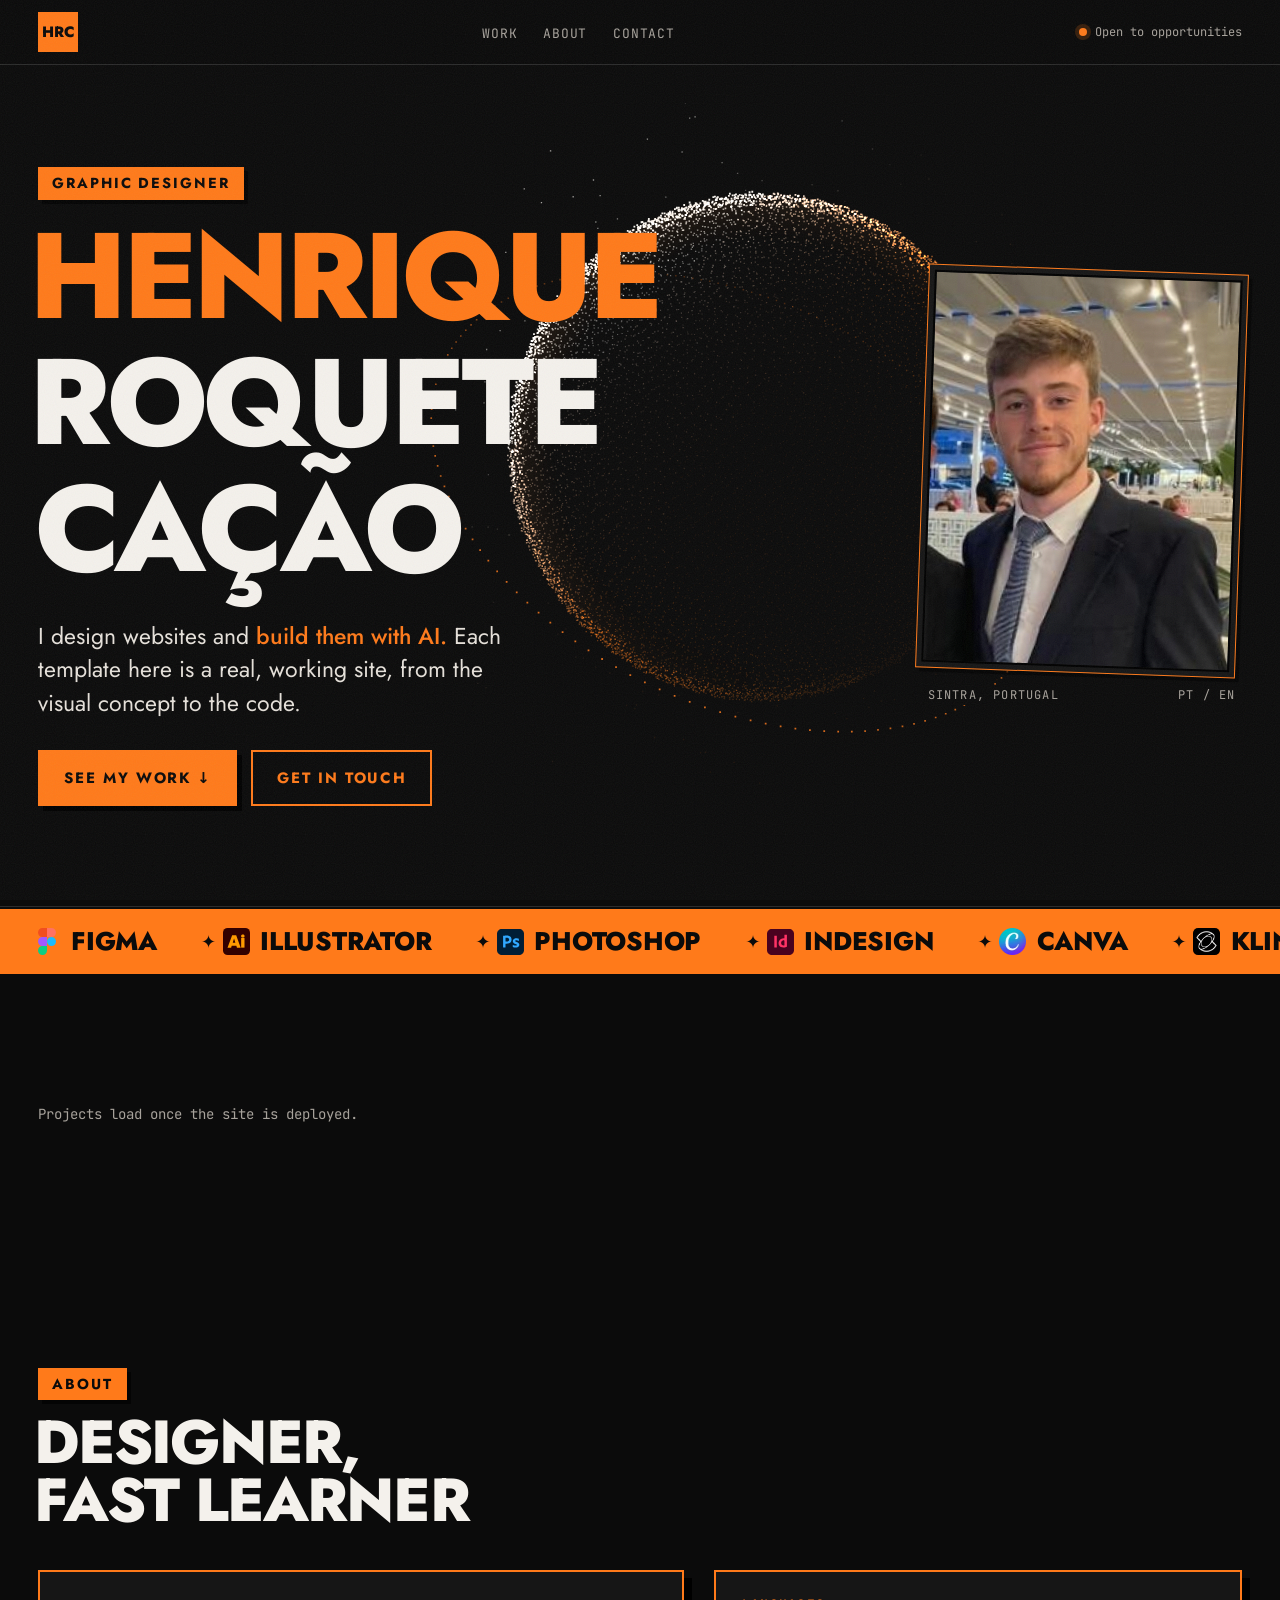
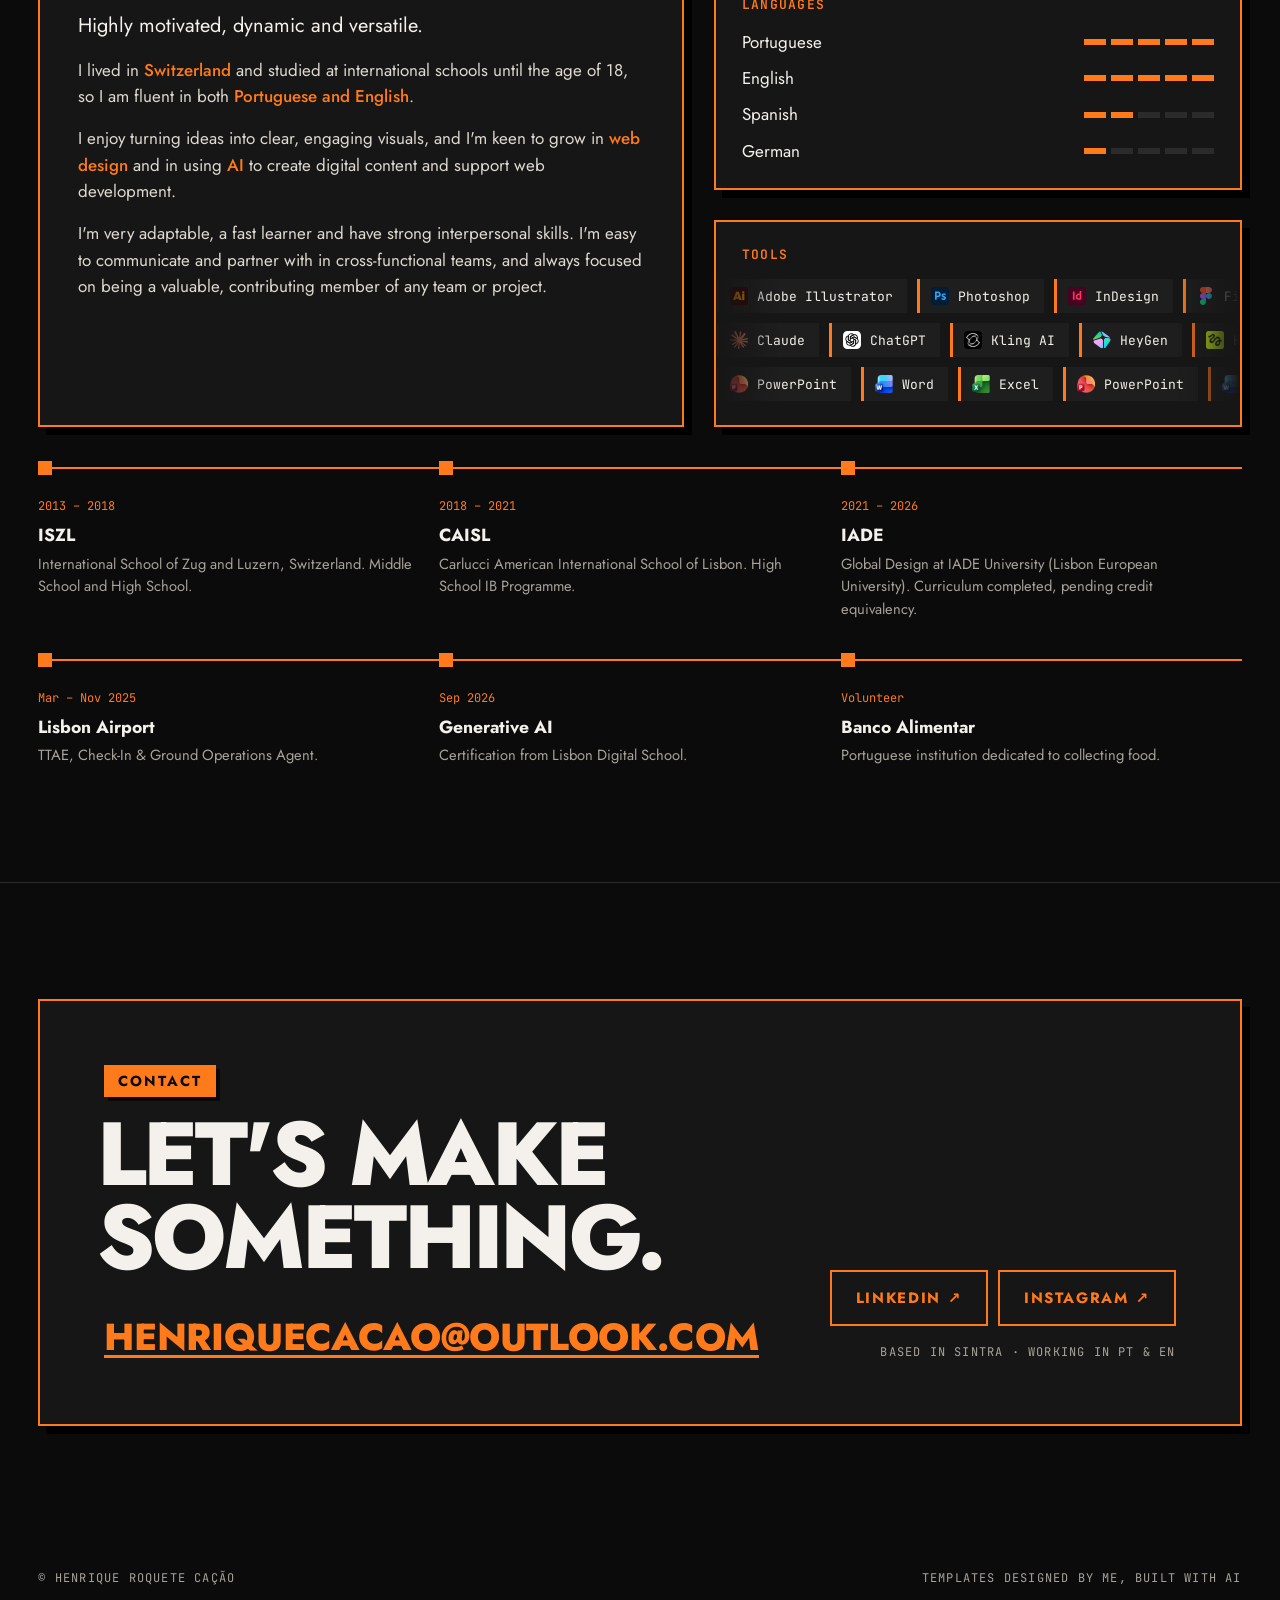
==== commit 48087fd7: "Landing Page Update (Maybe Final)" ====
--- a/_gallery/index.html
+++ b/_gallery/index.html
@@ -1,5 +1,5 @@
 <!DOCTYPE html>
-<html lang="en" data-name-intro="slide">  <!-- name animation: "rise", "slide" (from the left) or "type" -->
+<html lang="en" data-name-intro="edge">  <!-- name animation: "edge" (flies in from the page edge), "rise", "slide" (from the left, masked) or "type" -->
 <head>
   <meta charset="UTF-8" />
   <meta name="viewport" content="width=device-width, initial-scale=1" />
@@ -46,7 +46,9 @@
       --muted: #A7A29B;
       --f-sans: "Jost", "Century Gothic", "Futura", system-ui, sans-serif;
       --f-mono: "JetBrains Mono", ui-monospace, Consolas, monospace;
-      --wrap: 1180px;
+      --wrap: 1400px;
+      --gutter: clamp(16px, 3vw, 64px);   /* space kept at each side of the page */
+      --photo-shadow: 4px 4px 0 rgba(0,0,0,.5);   /* portrait frame shadow */
     }
     *, *::before, *::after { box-sizing: border-box; }
     html { scroll-behavior: smooth; }
@@ -58,14 +60,14 @@
     }
     a { color: inherit; }
     img { display: block; max-width: 100%; }
-    .wrap { width: min(100% - 32px, var(--wrap)); margin-inline: auto; }
+    .wrap { width: min(100% - 2 * var(--gutter), var(--wrap)); margin-inline: auto; }
     ::selection { background: var(--orange); color: var(--black); }
     :focus-visible { outline: 2px solid var(--orange); outline-offset: 3px; }
 
     /* ---------- shared pieces ---------- */
     .tab {            /* orange label tab, straight from the CV */
       display: inline-block; background: var(--orange); color: var(--black);
-      font: 600 13px/1 var(--f-mono); letter-spacing: .08em; text-transform: uppercase;
+      font: 700 14.5px/1 var(--f-sans); letter-spacing: .13em; text-transform: uppercase;   /* bold Jost: thin strokes get lost on the bright orange */
       padding: 9px 14px; box-shadow: 4px 4px 0 rgba(0,0,0,.6);
     }
     .frame {          /* panel with an offset orange outline */
@@ -93,10 +95,16 @@
     /* even rhythm: every line gets the same room, enough for the tilde on Ã and the Ç cedilla */
     .hero h1 span + span { margin-top: .14em; }
     .hero h1 .o { color: var(--orange); }
+    /* optical alignment: big letters carry a little built-in space on their left
+       (Jost: H and R .078em, C .031em), so each line is pulled back by exactly that
+       much and the ink lines up with the edge of the "Graphic Designer" tab */
+    .hero h1 > span { margin-left: -.078em; }
+    .hero h1 > span:nth-child(3) { margin-left: -.031em; }   /* CAÇÃO starts with a round C */
+    .lead { margin-left: -.07em; }
     .lead { font-size: clamp(1.15rem, 1.8vw, 1.45rem); line-height: 1.45; max-width: 34ch; margin: 0 0 30px; color: #E6E1DA; }
     .lead b { color: var(--orange); font-weight: 500; }
     .ctas { display: flex; flex-wrap: wrap; gap: 14px; }
-    .btn { display: inline-flex; align-items: center; gap: 10px; padding: 15px 24px; text-decoration: none; font: 600 14px var(--f-mono); letter-spacing: .05em; text-transform: uppercase; border: 2px solid var(--orange); transition: transform .2s, box-shadow .2s, background .2s, color .2s; }
+    .btn { display: inline-flex; align-items: center; gap: 10px; padding: 15px 24px; text-decoration: none; font: 700 15px var(--f-sans); letter-spacing: .11em; text-transform: uppercase; border: 2px solid var(--orange); transition: transform .2s, box-shadow .2s, background .2s, color .2s; }
     .btn--fill { background: var(--orange); color: var(--black); box-shadow: 5px 5px 0 #000; }
     .btn--fill:hover { transform: translate(-2px, -2px); box-shadow: 7px 7px 0 #000; }
     .btn--line { color: var(--orange); }
@@ -106,9 +114,14 @@
     .portrait { position: relative; margin: 0; justify-self: end; width: min(100%, 320px); }
     .portrait .frame, .portrait figcaption { position: relative; z-index: 1; }   /* above the sphere */
     /* dotted sphere behind the portrait: canvas added and positioned by site-motion.js */
-    .orb { position: absolute; left: 44%; top: 50%; width: 215%; aspect-ratio: 1; transform: translate(-50%, -50%); pointer-events: none; opacity: 0; transition: opacity 1.2s ease .3s; }
+    .hero .wrap > div:first-child { position: relative; z-index: 2; }   /* name, intro and buttons always sit above the sphere */
+    .orb { position: absolute; left: -50%; top: 50%; width: 215%; aspect-ratio: 1; transform: translate(-50%, -50%); pointer-events: none; opacity: 0; transition: opacity 1.2s ease .3s; }
     .orb.is-on { opacity: 1; }
-    .portrait .frame { padding: 12px; transform: rotate(2deg); transition: transform .4s; }
+    /* the globe can be grabbed and turned with the mouse (site-motion.js toggles these) */
+    html.orb-hover, html.orb-hover * { cursor: grab !important; }
+    html.orb-dragging, html.orb-dragging * { cursor: grabbing !important; user-select: none; }
+    /* thinner frame and a small, lighter shadow than the other panels */
+    .portrait .frame { padding: 5px; border-width: 1.5px; box-shadow: var(--photo-shadow); transform: rotate(2deg); transition: transform .4s; }
     .portrait:hover .frame { transform: rotate(0deg); }
     .duo { position: relative; aspect-ratio: 232 / 295; background: #000; overflow: hidden; border: 2px solid #000; }
     .duo img { width: 100%; height: 100%; object-fit: cover; transition: transform .6s; }
@@ -129,7 +142,7 @@
     /* ---------- sections ---------- */
     section { padding: clamp(64px, 9vw, 120px) 0; }
     .sec-head { display: flex; flex-wrap: wrap; align-items: flex-end; justify-content: space-between; gap: 18px; margin-bottom: 40px; }
-    .sec-head h2 { margin: 14px 0 0; font-weight: 800; font-size: clamp(2.2rem, 5vw, 3.8rem); line-height: .95; letter-spacing: -.03em; text-transform: uppercase; }
+    .sec-head h2 { margin: 14px 0 0 -.078em; font-weight: 800; font-size: clamp(2.2rem, 5vw, 3.8rem); line-height: .95; letter-spacing: -.03em; text-transform: uppercase; }
     .sec-head p { margin: 0; color: var(--muted); max-width: 42ch; }
 
     /* work grid (rendered from templates.json, grouped by section) */
@@ -137,7 +150,7 @@
     .grid { display: grid; grid-template-columns: repeat(auto-fill, minmax(340px, 1fr)); gap: 30px; }
     /* card = flat black shadow + the panel on top. Hover only moves the panel (transform),
        so the gap to the shadow grows and the card reads as lifted. */
-    .card { position: relative; display: flex; perspective: 1000px; }
+    .card { position: relative; display: flex; }
     .card__shadow { position: absolute; inset: 8px -8px -8px 8px; background: #000; transform-origin: 50% 60%; }  /* offset via inset, so transforms stay free for motion */
     .card__in { flex: 1; display: flex; flex-direction: column; box-shadow: none; transition: transform .25s; }
     .card:hover .card__in { transform: translate(-3px, -3px); }   /* simple lift when the pick-up motion isn't running */
@@ -201,8 +214,8 @@
     /* contact */
     .contact { border-top: 1px solid var(--line); }
     .contact .frame { padding: clamp(28px, 5vw, 64px); display: grid; grid-template-columns: 1fr auto; gap: 26px; align-items: end; }
-    .contact h2 { margin: 16px 0 0; font-weight: 800; text-transform: uppercase; letter-spacing: -.035em; line-height: .92; font-size: clamp(2.4rem, 7vw, 5.6rem); }
-    .contact h2 a { color: var(--orange); text-decoration: none; display: inline-block; word-break: break-all; font-size: .42em; letter-spacing: -.01em; margin-top: 18px; border-bottom: 3px solid var(--orange); }
+    .contact h2 { margin: 16px 0 0 -.078em; font-weight: 800; text-transform: uppercase; letter-spacing: -.035em; line-height: .92; font-size: clamp(2.4rem, 7vw, 5.6rem); }
+    .contact h2 a { color: var(--orange); text-decoration: none; display: inline-block; word-break: break-all; font-size: .42em; letter-spacing: -.01em; margin-top: 18px; margin-left: .186em; border-bottom: 3px solid var(--orange); }   /* undo the h2 pull so the underline starts on the edge */
     .contact h2 a:hover { color: var(--ink); }
     .contact-side { display: grid; gap: 18px; justify-items: end; }
     .contact-side .label { margin: 0; }
@@ -220,6 +233,8 @@
     /* name starting states, one per data-name-intro style on <html> */
     .motion[data-name-intro="rise"] .hero h1 .ln { opacity: 0; transform: translateY(150%); }
     .motion[data-name-intro="slide"] .hero h1 .ln { opacity: 0; transform: translateX(-110%); }
+    .motion[data-name-intro="edge"] .hero h1 .ln { transform: translateX(-100vw); }   /* waits just off the left edge of the page */
+    [data-name-intro="edge"] .hero h1 > span { clip-path: none; }                       /* no mask: the lines travel across the page */
     .motion[data-name-intro="type"] .hero h1 .ln { opacity: 0; }
     .hero h1 { position: relative; }   /* anchors the typing cursor */
     .type-caret { position: absolute; left: 0; top: 0; width: .34em; height: .74em; background: var(--orange); pointer-events: none; }
@@ -230,6 +245,7 @@
     @media (max-width: 900px) {
       .hero .wrap, .about-grid { grid-template-columns: 1fr; }
       .portrait { justify-self: start; width: min(70%, 280px); order: -1; }
+      .orb { left: 44%; }   /* stacked layout: no space beside the name, so the sphere stays behind the photo */
       .timeline { grid-template-columns: 1fr 1fr; row-gap: 34px; }
       .nav ul { display: none; }
     }
